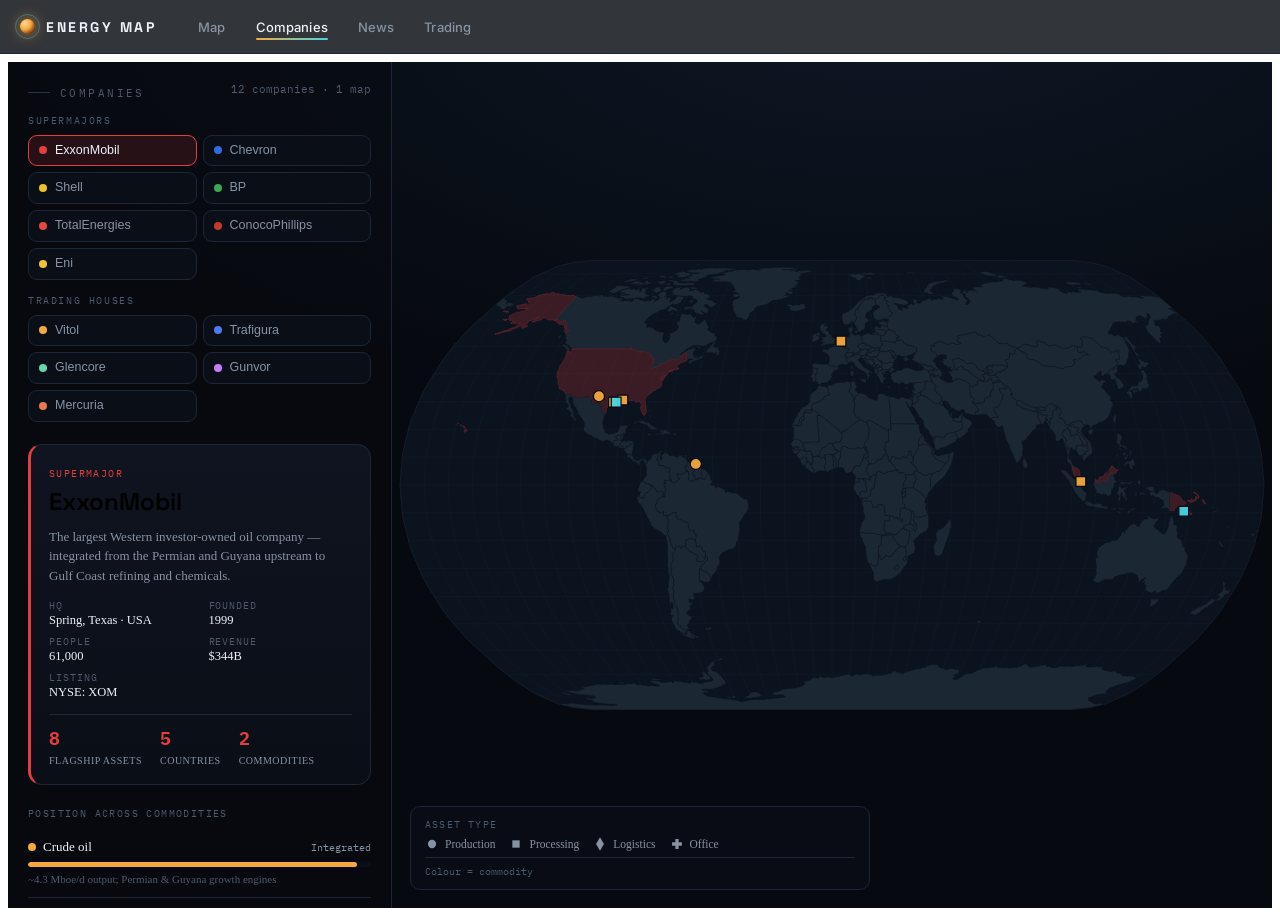
==== app/public/companies.html @ 8a4626fb "Initial commit: Energy Map — global commodity intelligence platform Static D3 frontend (map / compan" ====
<!doctype html>
<html lang="en">
<head>
<meta charset="utf-8" />
<meta name="viewport" content="width=device-width, initial-scale=1" />
<title>Companies · Energy Map</title>
<meta name="description" content="The majors and trading houses that move the world's commodities — their operated infrastructure and where they sit in each market." />
<link rel="preconnect" href="https://fonts.googleapis.com" />
<link rel="preconnect" href="https://fonts.gstatic.com" crossorigin />
<link href="https://fonts.googleapis.com/css2?family=Newsreader:ital,opsz,wght@0,6..72,400;0,6..72,500;0,6..72,600;1,6..72,400&family=Space+Grotesk:wght@400;500;600;700&family=IBM+Plex+Mono:wght@400;500&family=Inter:wght@400;500;600&display=swap" rel="stylesheet" />
<link rel="stylesheet" href="site.css" />
</head>
<body>
<main class="companies">
  <aside class="co-panel">
    <div class="co-panel-head">
      <p class="eyebrow" style="margin:0">Companies</p>
      <span class="co-sub" id="roster-count"></span>
    </div>
    <div class="co-pick" id="picker"></div>
    <div class="co-profile" id="profile"></div>
  </aside>
  <section class="co-map">
    <svg id="cmap"></svg>
    <div class="co-legend" id="legend"></div>
    <div class="co-pop" id="pop" hidden></div>
  </section>
</main>
<script src="commodities.js"></script>
<script src="nav.js"></script>
<script src="vendor/d3.min.js"></script>
<script src="companies.js"></script>
</body>
</html>
---- app/public/site.css ----
/* ============================================================================
   Energy Map — shared site chrome & design system
   "Ground control for the physical economy": a dark, terminal-grade interface.
   Covers the top nav (also injected on the map) + landing / news / trading.
   The map keeps its own style.css; here we only add the nav to it.
   ========================================================================== */
:root {
  --nav-h: 54px;

  /* base surfaces — the night side of Earth */
  --bg: #06090F; --bg-2: #0A0E16; --panel: #0F1420; --panel-2: #131A28;
  --border: #1C2637; --border-2: #26344A;
  --ink: #EDF3FA; --muted: #8593A4; --faint: #4C5A6D;

  /* brand accents (continuity with the map) */
  --crude: #F4A93C; --lng: #46D5E4;
  --up: #57D69A; --down: #FF6B8B;

  --sans: "Inter", system-ui, -apple-system, sans-serif;
  --disp: "Space Grotesk", "Inter", system-ui, sans-serif;
  --serif: "Newsreader", Georgia, "Times New Roman", serif;
  --mono: "IBM Plex Mono", ui-monospace, Menlo, monospace;

  --r: 14px; --r-sm: 9px;
}

* { box-sizing: border-box; }
/* Terminal-grade numerals: digits share a fixed advance so columns of prices
   line up (Bloomberg / Koyfin). Scoped to the data voice, not editorial prose. */
.mono, .ticker, .tk, .wl, .price-now, .stats-strip, .axis text, .news-count,
.scard .stat, .scard .ic .no, .foot-note, .wl .rt, .chip .ct, .site-comm {
  font-variant-numeric: tabular-nums; font-feature-settings: "tnum" 1; }
body.has-nav { padding-top: var(--nav-h); }

::selection { background: rgba(244,169,60,.28); color: #fff; }

/* ---------------------------------------------------------------- top nav -- */
.site-nav {
  position: fixed; top: 0; left: 0; right: 0; height: var(--nav-h); z-index: 100;
  display: flex; align-items: center; gap: 8px; padding: 0 20px;
  background: rgba(6, 9, 15, 0.82); backdrop-filter: blur(14px) saturate(1.4);
  border-bottom: 1px solid var(--border); font-family: var(--sans);
}
.site-brand { display: flex; align-items: center; gap: 11px; text-decoration: none;
  color: var(--ink); font-family: var(--disp); font-weight: 700; font-size: 14px;
  letter-spacing: .18em; margin-right: 20px; }
.site-brand .mk {
  width: 15px; height: 15px; border-radius: 50%; position: relative;
  background: radial-gradient(circle at 32% 30%, #FFD79A, var(--crude) 42%, #7a3410 78%);
  box-shadow: 0 0 14px 1px rgba(244,169,60,.6); flex: none; }
.site-brand .mk::after {
  content: ""; position: absolute; inset: -5px; border-radius: 50%;
  border: 1px solid rgba(70,213,228,.35); }
.site-links { display: flex; align-items: center; gap: 2px; }
.site-links a { position: relative; color: var(--muted); text-decoration: none;
  font-size: 13px; font-weight: 500; padding: 7px 14px; border-radius: var(--r-sm);
  transition: color .15s, background .15s; letter-spacing: .01em; }
.site-links a:hover { color: var(--ink); background: rgba(255,255,255,.04); }
.site-links a.active { color: var(--ink); }
.site-links a.active::after {
  content: ""; position: absolute; left: 14px; right: 14px; bottom: 2px; height: 2px;
  border-radius: 2px; background: linear-gradient(90deg, var(--crude), var(--lng)); }
.site-comm { font-family: var(--mono); font-size: 11px; color: var(--crude);
  border: 1px solid rgba(244,169,60,.35); border-radius: 20px; padding: 3px 11px;
  margin-left: auto; letter-spacing: .04em; text-transform: uppercase; }

/* Map page: shrink the app to sit under the nav. (do not remove) */
body.has-nav #app { height: calc(100vh - var(--nav-h)); }

/* ------------------------------------------------------------- page shell -- */
.page { min-height: calc(100vh - var(--nav-h)); color: var(--ink);
  font-family: var(--sans);
  background:
    radial-gradient(140% 100% at 78% -20%, #12253c 0%, rgba(10,14,22,0) 52%),
    radial-gradient(120% 90% at 8% 4%, #0d1a1e 0%, rgba(10,14,22,0) 46%),
    var(--bg); }
.page-in { max-width: 1120px; margin: 0 auto; padding: 44px 24px 96px; }
.eyebrow { font-family: var(--mono); font-size: 11px; letter-spacing: .22em;
  text-transform: uppercase; color: var(--faint); display: flex; align-items: center;
  gap: 10px; margin: 0 0 16px; }
.eyebrow::before { content: ""; width: 22px; height: 1px; background: var(--border-2); }
.page h1 { font-family: var(--disp); font-size: 34px; font-weight: 700;
  letter-spacing: -.01em; margin: 0 0 8px; line-height: 1.05; }
.page .lede { color: var(--muted); font-size: 15.5px; line-height: 1.55;
  max-width: 640px; margin: 0 0 30px; }

/* =================================================================  LANDING */
.hero { position: relative; padding: 72px 0 40px; overflow: hidden; }
.hero .eyebrow { animation: rise .7s .05s both; }
.hero h1 { font-family: var(--disp); font-weight: 700; font-size: clamp(40px, 6.4vw, 74px);
  line-height: .98; letter-spacing: -.02em; margin: 0 0 22px; max-width: 15ch;
  animation: rise .7s .12s both; }
.hero h1 .accent { background: linear-gradient(96deg, var(--crude) 20%, var(--lng));
  -webkit-background-clip: text; background-clip: text; -webkit-text-fill-color: transparent; }
.hero p.sub { color: var(--muted); font-size: clamp(15px, 1.5vw, 18px); line-height: 1.6;
  max-width: 56ch; margin: 0 0 30px; animation: rise .7s .2s both; }
.hero-cta { display: flex; gap: 12px; flex-wrap: wrap; animation: rise .7s .28s both; }
.btn { display: inline-flex; align-items: center; gap: 9px; text-decoration: none;
  font-size: 14px; font-weight: 600; padding: 12px 20px; border-radius: 11px;
  transition: transform .16s, box-shadow .16s, border-color .16s; }
.btn.primary { color: #1a1206; background: linear-gradient(96deg, var(--crude), #f6be5f);
  box-shadow: 0 8px 24px -8px rgba(244,169,60,.6); }
.btn.primary:hover { transform: translateY(-2px); box-shadow: 0 12px 30px -8px rgba(244,169,60,.7); }
.btn.ghost { color: var(--ink); border: 1px solid var(--border-2); background: rgba(255,255,255,.02); }
.btn.ghost:hover { border-color: var(--muted); transform: translateY(-2px); }
.btn .arw { font-family: var(--mono); }

/* ambient globe motif — the signature backdrop, calm not busy */
.hero-orb { position: absolute; top: -60px; right: -120px; width: 460px; height: 460px;
  border-radius: 50%; pointer-events: none; z-index: 0;
  background: radial-gradient(circle at 38% 34%, rgba(70,213,228,.10), rgba(6,9,15,0) 62%);
  animation: rise 1s .1s both; }
.hero-orb::before, .hero-orb::after { content: ""; position: absolute; inset: 70px;
  border-radius: 50%; border: 1px solid rgba(124,138,154,.16); }
.hero-orb::after { inset: 130px; border-color: rgba(244,169,60,.18); }
.hero > *:not(.hero-orb) { position: relative; z-index: 1; }

/* live price ticker */
.ticker { position: relative; margin: 8px 0 0; border-top: 1px solid var(--border);
  border-bottom: 1px solid var(--border); overflow: hidden; height: 46px;
  background: rgba(10,14,22,.5); animation: rise .7s .34s both; }
.ticker::before, .ticker::after { content: ""; position: absolute; top: 0; bottom: 0;
  width: 60px; z-index: 2; pointer-events: none; }
.ticker::before { left: 0; background: linear-gradient(90deg, var(--bg), transparent); }
.ticker::after { right: 0; background: linear-gradient(270deg, var(--bg), transparent); }
.ticker-track { display: flex; align-items: center; gap: 0; height: 100%;
  width: max-content; animation: marquee 46s linear infinite; }
.ticker:hover .ticker-track { animation-play-state: paused; }
.tk { display: inline-flex; align-items: baseline; gap: 8px; padding: 0 22px;
  border-right: 1px solid var(--border); font-family: var(--mono); font-size: 12.5px;
  white-space: nowrap; }
.tk .dot { width: 7px; height: 7px; border-radius: 50%; align-self: center; }
.tk .sym { color: var(--ink); font-weight: 500; letter-spacing: .03em; }
.tk .px { color: var(--muted); }
.tk .chg.up { color: var(--up); } .tk .chg.down { color: var(--down); }

/* section cards with a live stat */
.sections { display: grid; grid-template-columns: repeat(4, 1fr); gap: 16px; margin: 46px 0 0;
  animation: rise .7s .4s both; }
@media (max-width: 980px) { .sections { grid-template-columns: repeat(2, 1fr); } }
.scard { position: relative; display: flex; flex-direction: column; text-decoration: none;
  background: linear-gradient(180deg, var(--panel), var(--bg-2)); color: var(--ink);
  border: 1px solid var(--border); border-radius: var(--r); padding: 24px 22px 20px;
  overflow: hidden; transition: transform .18s, border-color .18s; min-height: 214px; }
.scard::before { content: ""; position: absolute; left: 0; top: 0; height: 3px; width: 100%;
  background: var(--accent, var(--crude)); opacity: .0; transition: opacity .18s; }
.scard:hover { transform: translateY(-4px); border-color: var(--border-2); }
.scard:hover::before { opacity: .9; }
.scard .ic { font-size: 15px; font-family: var(--mono); letter-spacing: .18em;
  text-transform: uppercase; color: var(--faint); display: flex; justify-content: space-between; }
.scard .ic .no { color: var(--accent, var(--crude)); }
.scard h3 { font-family: var(--disp); font-size: 22px; font-weight: 600; margin: 18px 0 8px; }
.scard p { color: var(--muted); font-size: 13.5px; line-height: 1.5; margin: 0 0 16px; flex: 1; }
.scard .stat { font-family: var(--mono); font-size: 12.5px; color: var(--ink);
  display: flex; align-items: center; gap: 8px; border-top: 1px solid var(--border);
  padding-top: 14px; }
.scard .stat b { color: var(--accent, var(--crude)); font-weight: 500; }
.scard .go { margin-left: auto; color: var(--faint); font-family: var(--mono);
  transition: transform .18s, color .18s; }
.scard:hover .go { color: var(--accent, var(--crude)); transform: translateX(3px); }

/* coverage strip — the 12 tracked commodities */
.coverage { margin: 46px 0 0; padding: 26px; border: 1px solid var(--border);
  border-radius: var(--r); background: rgba(10,14,22,.4); animation: rise .7s .46s both; }
.coverage .lbl { font-family: var(--mono); font-size: 11px; letter-spacing: .16em;
  text-transform: uppercase; color: var(--faint); margin-bottom: 16px; }
.cov-grid { display: flex; flex-wrap: wrap; gap: 8px; }
.cov { display: inline-flex; align-items: center; gap: 8px; font-size: 12.5px;
  color: var(--muted); font-family: var(--mono); padding: 6px 12px; border-radius: 20px;
  border: 1px solid var(--border); background: var(--bg-2); }
.cov .dot { width: 8px; height: 8px; border-radius: 50%; }

/* provenance footer */
.provenance { margin: 46px 0 0; padding-top: 24px; border-top: 1px solid var(--border);
  display: flex; flex-wrap: wrap; align-items: center; gap: 10px 22px;
  font-family: var(--mono); font-size: 11.5px; color: var(--faint); }
.provenance .k { color: var(--muted); letter-spacing: .06em; }
.provenance span.src { color: var(--muted); }
.provenance .sep { color: var(--border-2); }

/* ==================================================================== NEWS */
.news-head { display: flex; align-items: baseline; justify-content: space-between;
  gap: 16px; flex-wrap: wrap; }
.news-count { font-family: var(--mono); font-size: 12px; color: var(--faint);
  letter-spacing: .04em; }
.news-count b { color: var(--crude); }

.filters { display: flex; flex-wrap: wrap; gap: 7px; margin: 8px 0 30px; }
.chip { display: inline-flex; align-items: center; gap: 7px; font-family: var(--mono);
  font-size: 12px; color: var(--muted); background: var(--bg-2);
  border: 1px solid var(--border); border-radius: 20px; padding: 6px 13px; cursor: pointer;
  transition: color .14s, border-color .14s, background .14s; }
.chip .dot { width: 8px; height: 8px; border-radius: 50%; }
.chip .ct { color: var(--faint); font-size: 11px; }
.chip:hover { color: var(--ink); border-color: var(--border-2); }
.chip.on { color: var(--ink); border-color: var(--c, var(--crude));
  background: color-mix(in srgb, var(--c, var(--crude)) 14%, transparent); }
.chip.on .ct { color: var(--muted); }

/* lead story */
.lead { display: block; text-decoration: none; color: var(--ink); position: relative;
  border: 1px solid var(--border); border-radius: var(--r); padding: 30px 30px 26px;
  margin-bottom: 8px; overflow: hidden;
  background: linear-gradient(140deg, var(--panel) 0%, var(--bg-2) 70%);
  transition: border-color .18s, transform .18s; }
.lead::before { content: ""; position: absolute; left: 0; top: 0; bottom: 0; width: 4px;
  background: var(--c, var(--crude)); }
.lead:hover { border-color: var(--border-2); transform: translateY(-2px); }
.lead .kicker { font-family: var(--mono); font-size: 11px; letter-spacing: .16em;
  text-transform: uppercase; color: var(--c, var(--crude)); margin-bottom: 14px; }
/* Editorial voice: the newsroom borrows FT/Bloomberg.com gravitas via a serif,
   scoped to the masthead + lead headline. Working surfaces stay sans/mono. */
.news-head h1 { font-family: var(--serif); font-weight: 500; letter-spacing: -.005em; }
.lead .t { font-family: var(--serif); font-size: clamp(22px, 2.7vw, 32px); font-weight: 500;
  line-height: 1.2; letter-spacing: -.005em; margin: 0; max-width: 24ch; }
.lead .m { display: flex; flex-wrap: wrap; gap: 8px 16px; margin-top: 18px;
  font-family: var(--mono); font-size: 12px; color: var(--faint); align-items: center; }

/* news list */
.news-list { display: flex; flex-direction: column; }
.news-item { display: grid; grid-template-columns: 1fr auto; align-items: center; gap: 20px;
  text-decoration: none; padding: 18px 6px; border-bottom: 1px solid var(--border);
  transition: background .14s; }
.news-item:hover { background: rgba(255,255,255,.02); }
.news-item .t { color: var(--ink); font-size: 15.5px; line-height: 1.4; font-weight: 450; }
.news-item:hover .t { color: #fff; }
.news-item .m { display: flex; align-items: center; gap: 8px 14px; margin-top: 8px;
  font-family: var(--mono); font-size: 11.5px; color: var(--faint); flex-wrap: wrap; }
.news-item .src { color: var(--muted); }
.news-item .when { color: var(--faint); }
.pill { display: inline-flex; align-items: center; gap: 6px; font-family: var(--mono);
  font-size: 11px; padding: 3px 9px; border-radius: 20px; color: var(--ink);
  border: 1px solid color-mix(in srgb, var(--c) 40%, transparent);
  background: color-mix(in srgb, var(--c) 15%, transparent); }
.pill .dot { width: 7px; height: 7px; border-radius: 50%; background: var(--c); }
.news-item .tags { display: flex; gap: 6px; flex-wrap: wrap; justify-self: end; }
.more-wrap { display: flex; justify-content: center; margin: 26px 0 0; }
.load-more { display: inline-flex; align-items: center; gap: 10px; cursor: pointer;
  font-family: var(--sans); font-size: 13.5px; font-weight: 500; color: var(--ink);
  background: var(--bg-2); border: 1px solid var(--border-2); border-radius: 11px;
  padding: 11px 22px; transition: border-color .15s, transform .15s, background .15s; }
.load-more:hover { border-color: var(--crude); transform: translateY(-1px); }
.load-more span { font-family: var(--mono); font-size: 11px; color: var(--faint);
  font-variant-numeric: tabular-nums; }
.feed-end { text-align: center; font-family: var(--mono); font-size: 12px;
  color: var(--faint); padding: 8px 0; }
.empty { color: var(--muted); padding: 60px 20px; text-align: center; font-size: 14px;
  border: 1px dashed var(--border); border-radius: var(--r); background: rgba(10,14,22,.3); }
.empty code { font-family: var(--mono); font-size: 12px; color: var(--crude);
  background: var(--bg-2); padding: 2px 6px; border-radius: 5px; }

/* ================================================================= TRADING */
.terminal { display: grid; grid-template-columns: 260px 1fr; gap: 18px; align-items: start; }

/* watchlist rail */
.watchlist { border: 1px solid var(--border); border-radius: var(--r); overflow: hidden;
  background: var(--bg-2); }
.watchlist .wl-head { font-family: var(--mono); font-size: 11px; letter-spacing: .14em;
  text-transform: uppercase; color: var(--faint); padding: 14px 16px 10px; }
.wl { display: grid; grid-template-columns: auto 1fr 52px auto; align-items: center; gap: 10px;
  width: 100%; text-align: left; background: none; border: none; cursor: pointer;
  padding: 11px 16px; border-top: 1px solid var(--border); transition: background .14s; }
.wl .spark { width: 52px; height: 22px; }
.wl .spark svg { width: 100%; height: 100%; display: block; overflow: visible; }
.wl:hover { background: rgba(255,255,255,.03); }
.wl.on { background: color-mix(in srgb, var(--c) 12%, transparent); }
.wl .dot { width: 9px; height: 9px; border-radius: 50%; background: var(--c); }
.wl.off .dot { background: var(--faint); }
.wl .nm { font-family: var(--sans); font-size: 13.5px; color: var(--ink); font-weight: 500; }
.wl.off .nm { color: var(--faint); }
.wl .rt { text-align: right; font-family: var(--mono); }
.wl .px { font-size: 12.5px; color: var(--ink); display: block; }
.wl .ch { font-size: 10.5px; display: block; margin-top: 1px; }
.wl .ch.up { color: var(--up); } .wl .ch.down { color: var(--down); }
.wl .na { font-family: var(--mono); font-size: 10.5px; color: var(--faint); }

/* main chart panel */
.panel { border: 1px solid var(--border); border-radius: var(--r); overflow: hidden;
  background: linear-gradient(180deg, var(--panel), var(--bg-2)); }
.panel-head { display: flex; align-items: flex-start; justify-content: space-between;
  gap: 16px; padding: 22px 24px 6px; flex-wrap: wrap; }
.panel-title { display: flex; align-items: center; gap: 12px; }
.panel-title .dot { width: 12px; height: 12px; border-radius: 50%; background: var(--c);
  box-shadow: 0 0 12px 0 var(--c); }
.panel-title h2 { font-family: var(--disp); font-size: 22px; font-weight: 600; margin: 0; }
.panel-title .u { font-family: var(--mono); font-size: 11px; color: var(--faint);
  margin-top: 3px; }
.price-now { text-align: right; font-family: var(--mono); }
.price-now .big { font-size: 26px; color: var(--ink); font-weight: 500; }
.price-now .chg { font-size: 13px; margin-top: 2px; }
.price-now .chg.up { color: var(--up); } .price-now .chg.down { color: var(--down); }

/* stats strip — window high / low / average / range (Koyfin-style density) */
.stats-strip { display: flex; flex-wrap: wrap; gap: 26px; padding: 12px 24px 6px; }
.stats-strip .s { display: flex; flex-direction: column; gap: 2px; }
.stats-strip .s .k { font-family: var(--mono); font-size: 10px; letter-spacing: .12em;
  text-transform: uppercase; color: var(--faint); }
.stats-strip .s .v { font-family: var(--mono); font-size: 14px; color: var(--ink); }

.ranges { display: flex; gap: 6px; padding: 4px 24px 8px; }
.range-btn { font-family: var(--mono); font-size: 11.5px; color: var(--muted);
  background: var(--bg-2); border: 1px solid var(--border); border-radius: 7px;
  padding: 5px 12px; cursor: pointer; transition: .14s; }
.range-btn:hover { color: var(--ink); }
.range-btn.on { color: #06090f; background: var(--c); border-color: var(--c); font-weight: 600; }

.chart-wrap { padding: 6px 12px 14px; }
.chart-wrap svg { width: 100%; height: 360px; display: block; }
.grid-line { stroke: #141d29; }
.axis text { fill: var(--faint); font-size: 10px; font-family: var(--mono); }
.axis path, .axis line { stroke: var(--border); }
.hover-line { stroke: var(--border-2); stroke-dasharray: 3 3; }
.hover-dot { stroke: var(--bg); stroke-width: 2; }
.tip { position: absolute; pointer-events: none; font-family: var(--mono); font-size: 11.5px;
  background: var(--panel-2); border: 1px solid var(--border-2); border-radius: 8px;
  padding: 7px 10px; color: var(--ink); white-space: nowrap; transform: translate(-50%, -130%);
  opacity: 0; transition: opacity .1s; z-index: 5; }
.tip .d { color: var(--faint); display: block; font-size: 10px; margin-top: 2px; }

.foot-note { font-family: var(--mono); font-size: 11px; color: var(--faint);
  padding: 4px 24px 20px; }
.foot-note b { color: var(--muted); font-weight: 500; }

/* no-series notice */
.no-series { padding: 60px 24px; text-align: center; }
.no-series .big { font-family: var(--disp); font-size: 20px; color: var(--muted); margin-bottom: 8px; }
.no-series p { color: var(--faint); font-size: 13px; margin: 0; }

/* =============================================================== COMPANIES */
.companies { display: grid; grid-template-columns: 384px 1fr;
  height: calc(100vh - var(--nav-h)); overflow: hidden;
  background: radial-gradient(120% 90% at 70% -10%, #0e1826 0%, var(--bg) 60%); }

.co-panel { border-right: 1px solid var(--border); overflow-y: auto;
  padding: 20px 20px 40px; background: rgba(8,11,17,.5); }
.co-panel-head { display: flex; align-items: baseline; justify-content: space-between; }
.co-sub { font-family: var(--mono); font-size: 11px; color: var(--faint); }

.co-pick { margin: 14px 0 22px; }
.co-group { font-family: var(--mono); font-size: 10px; letter-spacing: .16em;
  text-transform: uppercase; color: var(--faint); margin: 14px 0 8px; }
.co-chip-grid { display: grid; grid-template-columns: 1fr 1fr; gap: 6px; }
.co-chip { display: flex; align-items: center; gap: 8px; text-align: left;
  background: var(--bg-2); border: 1px solid var(--border); border-radius: 9px;
  padding: 8px 10px; cursor: pointer; transition: border-color .14s, background .14s; }
.co-chip .d { width: 8px; height: 8px; border-radius: 50%; background: var(--c); flex: none; }
.co-chip .n { font-size: 12.5px; color: var(--muted); font-weight: 500; line-height: 1.1; }
.co-chip:hover { border-color: var(--border-2); }
.co-chip:hover .n { color: var(--ink); }
.co-chip.on { border-color: var(--c); background: color-mix(in srgb, var(--c) 14%, transparent); }
.co-chip.on .n { color: var(--ink); }

.co-card { border: 1px solid var(--border); border-left: 3px solid var(--c);
  border-radius: var(--r); padding: 18px 18px 16px; background: linear-gradient(180deg, var(--panel), var(--bg-2)); }
.co-name .mono-tag { font-family: var(--mono); font-size: 10px; letter-spacing: .14em;
  text-transform: uppercase; color: var(--c); }
.co-name h2 { font-family: var(--disp); font-size: 24px; font-weight: 600; margin: 5px 0 0; }
.co-blurb { color: var(--muted); font-size: 13px; line-height: 1.5; margin: 10px 0 14px; }
.co-meta { display: grid; grid-template-columns: 1fr 1fr; gap: 7px 16px; margin-bottom: 14px; }
.mrow { display: flex; flex-direction: column; gap: 1px; }
.mrow .k { font-family: var(--mono); font-size: 9.5px; letter-spacing: .1em;
  text-transform: uppercase; color: var(--faint); }
.mrow .v { font-size: 12.5px; color: var(--ink); }
.co-reach { display: flex; gap: 18px; border-top: 1px solid var(--border); padding-top: 12px; }
.co-reach .r b { font-family: var(--mono); font-size: 18px; color: var(--c); display: block; }
.co-reach .r span { font-size: 10px; color: var(--muted); text-transform: uppercase; letter-spacing: .05em; }

.co-foot-h { font-family: var(--mono); font-size: 10px; letter-spacing: .14em;
  text-transform: uppercase; color: var(--faint); margin: 22px 0 10px; }
.co-bar { display: block; text-decoration: none; padding: 9px 0; border-bottom: 1px solid var(--border); }
.co-bar:hover .nm { color: #fff; }
.co-bar-top { display: flex; align-items: baseline; justify-content: space-between; gap: 10px; }
.co-bar .nm { display: inline-flex; align-items: center; gap: 7px; font-size: 13px;
  color: var(--ink); font-weight: 500; }
.co-bar .nm .dot { width: 8px; height: 8px; border-radius: 50%; }
.co-bar .role { font-family: var(--mono); font-size: 10px; color: var(--muted); }
.co-bar .track { height: 5px; border-radius: 3px; background: var(--bg-2);
  margin: 7px 0 5px; overflow: hidden; }
.co-bar .fill { display: block; height: 100%; border-radius: 3px; }
.co-bar .note { font-size: 11px; color: var(--faint); line-height: 1.4; }
.co-err { color: var(--muted); font-size: 13px; padding: 20px 0; }
.co-err code { font-family: var(--mono); color: var(--crude); }

/* the map surface — same tones as the main planisphere */
.co-map { position: relative; overflow: hidden; }
.co-map svg { width: 100%; height: 100%; display: block; }
.co-map .sphere { fill: #0B131F; stroke: var(--border); stroke-width: .6; }
.co-map .graticule { fill: none; stroke: #16202d; stroke-width: .4; }
.co-map .country { stroke: #0c141d; stroke-width: .4; fill: #1C2734; transition: fill .3s, fill-opacity .3s; }

.co-legend { position: absolute; left: 18px; bottom: 18px; display: flex; flex-wrap: wrap;
  align-items: center; gap: 6px 14px; max-width: 460px; padding: 11px 14px;
  background: rgba(10,14,22,.82); backdrop-filter: blur(8px);
  border: 1px solid var(--border); border-radius: 10px; }
.co-legend .lg-h { font-family: var(--mono); font-size: 10px; letter-spacing: .12em;
  text-transform: uppercase; color: var(--faint); width: 100%; }
.co-legend .lg { display: inline-flex; align-items: center; gap: 6px;
  font-size: 11.5px; color: var(--muted); }
.co-legend .lg-note { font-family: var(--mono); font-size: 10px; color: var(--faint);
  width: 100%; border-top: 1px solid var(--border); padding-top: 7px; }

.co-pop { position: absolute; z-index: 6; width: 240px; transform: translate(-50%, -100%);
  background: var(--panel-2); border: 1px solid var(--border-2); border-radius: 12px;
  padding: 14px 15px 13px; box-shadow: 0 18px 40px -12px rgba(0,0,0,.7); }
.co-pop .pop-x { position: absolute; top: 8px; right: 11px; color: var(--faint);
  cursor: pointer; font-size: 16px; line-height: 1; }
.co-pop .pop-x:hover { color: var(--ink); }
.co-pop .pop-k { font-family: var(--mono); font-size: 10px; letter-spacing: .12em;
  text-transform: uppercase; }
.co-pop .pop-t { font-family: var(--disp); font-size: 15px; font-weight: 600;
  margin: 3px 0 8px; line-height: 1.25; padding-right: 12px; }
.co-pop .pop-m { display: flex; align-items: center; gap: 8px; flex-wrap: wrap;
  font-family: var(--mono); font-size: 11px; color: var(--muted); margin-bottom: 7px; }
.co-pop .chip2 { display: inline-flex; align-items: center; gap: 6px; font-family: var(--mono);
  font-size: 10.5px; color: var(--ink); padding: 2px 8px; border-radius: 20px;
  border: 1px solid color-mix(in srgb, var(--c) 40%, transparent);
  background: color-mix(in srgb, var(--c) 15%, transparent); }
.co-pop .chip2 .dot { width: 6px; height: 6px; border-radius: 50%; background: var(--c); }
.co-pop .pop-note { font-size: 11.5px; color: var(--muted); line-height: 1.45; }

@media (max-width: 900px) {
  .companies { grid-template-columns: 1fr; grid-template-rows: auto 1fr; }
  .co-panel { border-right: none; border-bottom: 1px solid var(--border); max-height: 46vh; }
  .co-map { min-height: 54vh; }
}

/* ---------------------------------------------------------------- motion -- */
@keyframes rise { from { opacity: 0; transform: translateY(14px); } to { opacity: 1; transform: none; } }
@keyframes marquee { from { transform: translateX(0); } to { transform: translateX(-50%); } }

@media (prefers-reduced-motion: reduce) {
  .ticker-track { animation: none; }
  [class] { animation-duration: .001s !important; }
}

/* ------------------------------------------------------------ responsive -- */
@media (max-width: 900px) {
  /* Stack the terminal: full-width vertical watchlist, chart below. All 12
     markets stay visible by scrolling the page (no hidden horizontal overflow). */
  .terminal { grid-template-columns: 1fr; }
  .chart-wrap svg { height: 300px; }
}
@media (max-width: 760px) {
  .sections { grid-template-columns: 1fr; }
  .page-in { padding: 32px 18px 72px; }
  .news-item { grid-template-columns: 1fr; }
  .news-item .tags { justify-self: start; margin-top: 10px; }
  .site-brand { margin-right: 8px; letter-spacing: .1em; }
  .site-links a { padding: 7px 9px; }
}
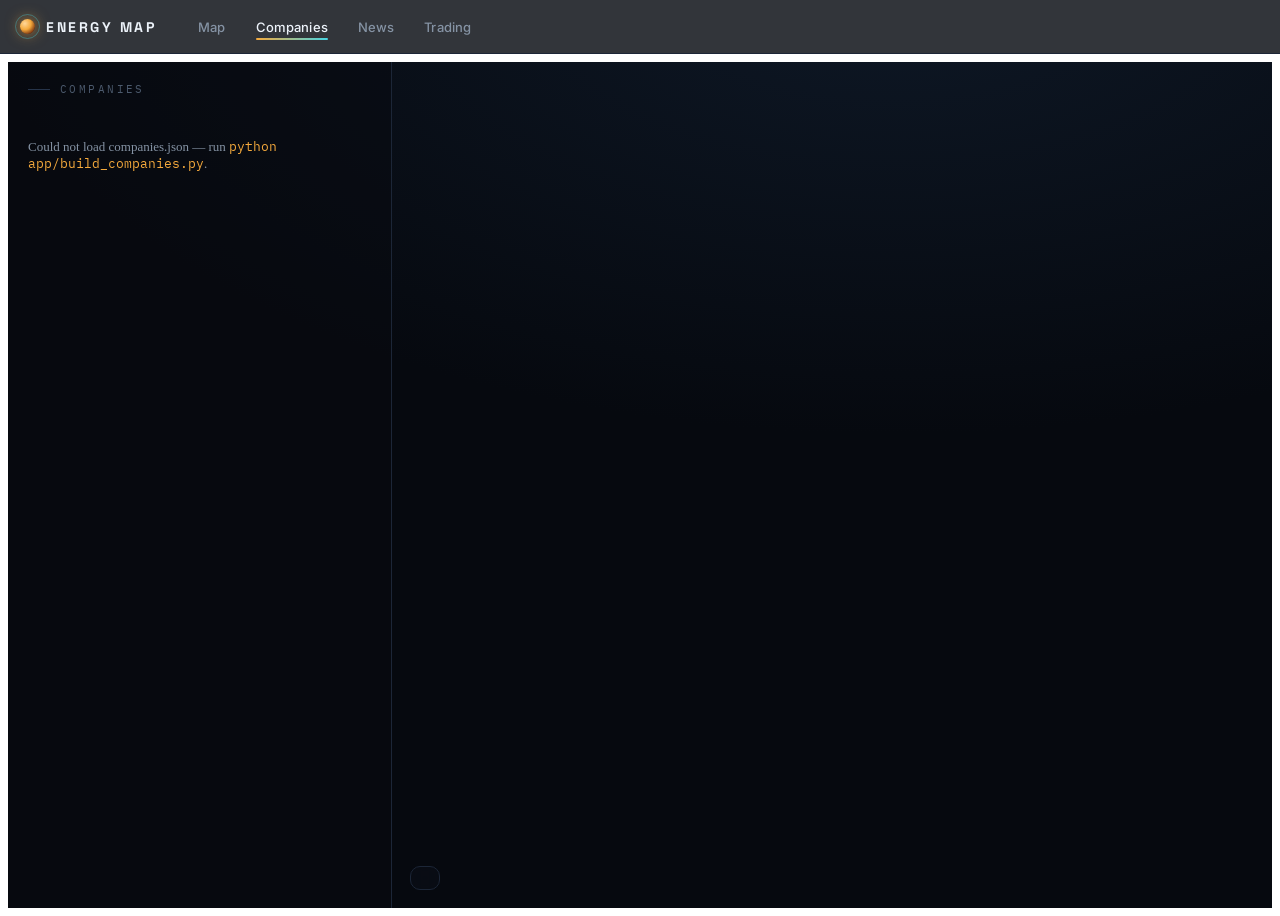
==== commit b8b819be: "feat(data): read all frontend data live from Supabase The browser now queries Supabase (PostgREST + " ====
--- a/app/public/companies.html
+++ b/app/public/companies.html
@@ -29,6 +29,7 @@
 <script src="commodities.js"></script>
 <script src="nav.js"></script>
 <script src="vendor/d3.min.js"></script>
+<script src="supabase-config.js"></script>
 <script src="companies.js"></script>
 </body>
 </html>
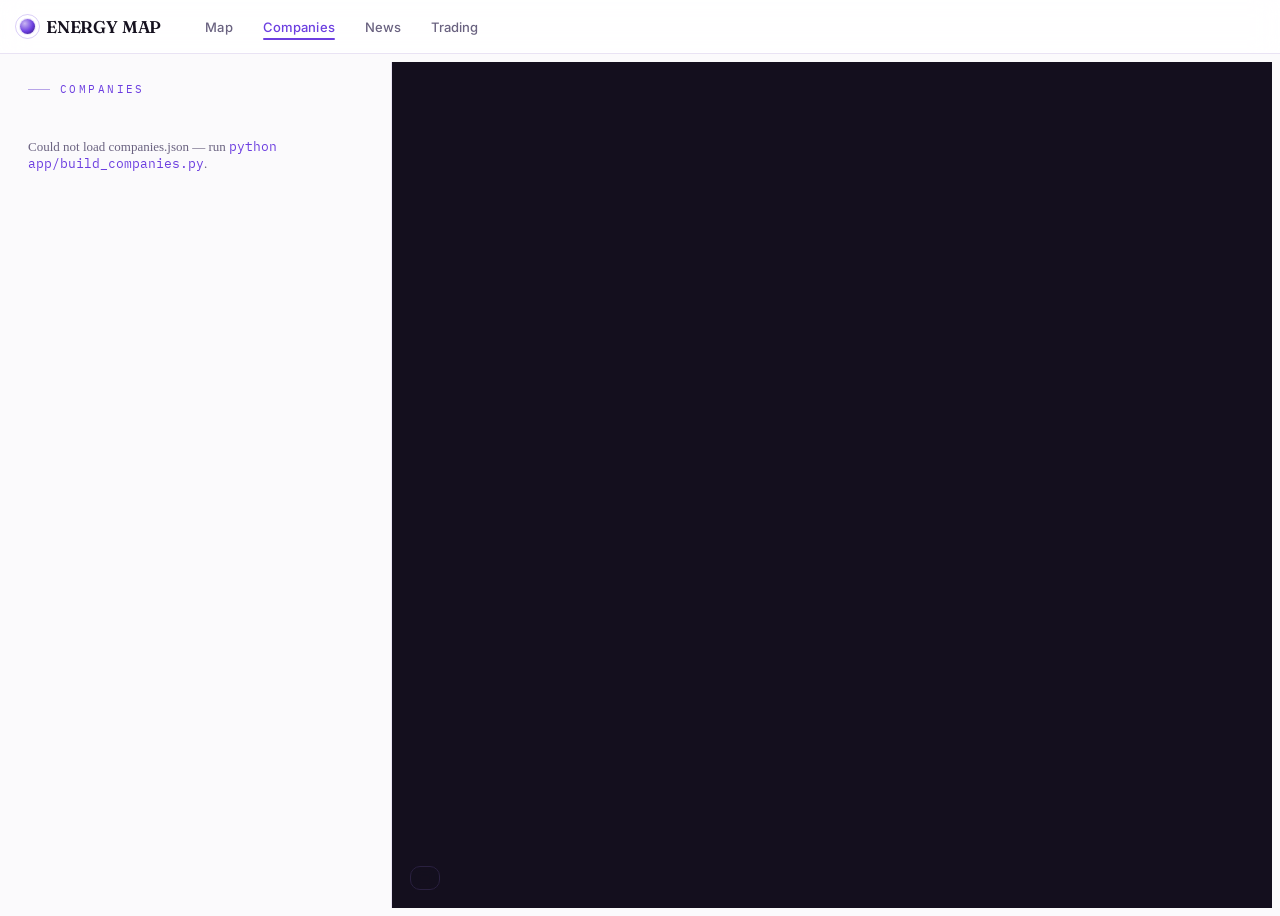
==== commit b683a556: "design: new charte — violet / white / black, editorial-finance - Full visual identity rework: light " ====
--- a/app/public/companies.html
+++ b/app/public/companies.html
@@ -7,7 +7,7 @@
 <meta name="description" content="The majors and trading houses that move the world's commodities — their operated infrastructure and where they sit in each market." />
 <link rel="preconnect" href="https://fonts.googleapis.com" />
 <link rel="preconnect" href="https://fonts.gstatic.com" crossorigin />
-<link href="https://fonts.googleapis.com/css2?family=Newsreader:ital,opsz,wght@0,6..72,400;0,6..72,500;0,6..72,600;1,6..72,400&family=Space+Grotesk:wght@400;500;600;700&family=IBM+Plex+Mono:wght@400;500&family=Inter:wght@400;500;600&display=swap" rel="stylesheet" />
+<link href="https://fonts.googleapis.com/css2?family=Fraunces:ital,opsz,wght@0,9..144,500;0,9..144,600;0,9..144,700;1,9..144,500&family=IBM+Plex+Mono:wght@400;500&family=Inter:wght@400;500;600;700&display=swap" rel="stylesheet" />
 <link rel="stylesheet" href="site.css" />
 </head>
 <body>
--- a/app/public/site.css
+++ b/app/public/site.css
@@ -1,67 +1,73 @@
 /* ============================================================================
-   Energy Map — shared site chrome & design system
-   "Ground control for the physical economy": a dark, terminal-grade interface.
-   Covers the top nav (also injected on the map) + landing / news / trading.
-   The map keeps its own style.css; here we only add the nav to it.
+   Energy Map — shared design system
+   Editorial-finance identity: white/ivory paper, near-black ink, a signature
+   violet, and a characterful serif (Fraunces) for display. Data surfaces (the
+   maps) invert to a deep violet-black canvas so the commodity colours read.
    ========================================================================== */
 :root {
   --nav-h: 54px;
 
-  /* base surfaces — the night side of Earth */
-  --bg: #06090F; --bg-2: #0A0E16; --panel: #0F1420; --panel-2: #131A28;
-  --border: #1C2637; --border-2: #26344A;
-  --ink: #EDF3FA; --muted: #8593A4; --faint: #4C5A6D;
-
-  /* brand accents (continuity with the map) */
-  --crude: #F4A93C; --lng: #46D5E4;
-  --up: #57D69A; --down: #FF6B8B;
+  /* light, editorial base */
+  --bg: #FBFAFC; --bg-2: #F3EFFA; --panel: #FFFFFF; --panel-2: #FFFFFF;
+  --border: #E9E3F4; --border-2: #D8CEEC;
+  --ink: #16111F; --muted: #6A6280; --faint: #A99FBC;
+
+  /* signature violet + market semantics */
+  --violet: #6C3EE0; --violet-soft: #B7A4E8; --lavender: #A78BCA;
+  --up: #1E9E6A; --down: #DE3E68;
+
+  /* the old chrome-accent vars now point at the violet family, so every
+     component that referenced them adopts the new identity automatically. */
+  --crude: #6C3EE0; --lng: #A78BCA;
 
   --sans: "Inter", system-ui, -apple-system, sans-serif;
-  --disp: "Space Grotesk", "Inter", system-ui, sans-serif;
-  --serif: "Newsreader", Georgia, "Times New Roman", serif;
+  --disp: "Fraunces", Georgia, "Times New Roman", serif;
+  --serif: "Fraunces", Georgia, "Times New Roman", serif;
   --mono: "IBM Plex Mono", ui-monospace, Menlo, monospace;
 
   --r: 14px; --r-sm: 9px;
+  --shadow: 0 1px 2px rgba(22,17,31,.05), 0 10px 30px -14px rgba(108,62,224,.20);
+  --shadow-sm: 0 1px 2px rgba(22,17,31,.05), 0 4px 14px -10px rgba(108,62,224,.16);
 }
 
 * { box-sizing: border-box; }
-/* Terminal-grade numerals: digits share a fixed advance so columns of prices
-   line up (Bloomberg / Koyfin). Scoped to the data voice, not editorial prose. */
+/* Terminal-grade numerals: digits share a fixed advance so prices line up. */
 .mono, .ticker, .tk, .wl, .price-now, .stats-strip, .axis text, .news-count,
 .scard .stat, .scard .ic .no, .foot-note, .wl .rt, .chip .ct, .site-comm {
   font-variant-numeric: tabular-nums; font-feature-settings: "tnum" 1; }
+body { background: var(--bg); }
 body.has-nav { padding-top: var(--nav-h); }
 
-::selection { background: rgba(244,169,60,.28); color: #fff; }
+::selection { background: rgba(108,62,224,.22); color: var(--ink); }
 
 /* ---------------------------------------------------------------- top nav -- */
 .site-nav {
   position: fixed; top: 0; left: 0; right: 0; height: var(--nav-h); z-index: 100;
   display: flex; align-items: center; gap: 8px; padding: 0 20px;
-  background: rgba(6, 9, 15, 0.82); backdrop-filter: blur(14px) saturate(1.4);
+  background: rgba(255, 255, 255, 0.82); backdrop-filter: blur(14px) saturate(1.3);
   border-bottom: 1px solid var(--border); font-family: var(--sans);
 }
 .site-brand { display: flex; align-items: center; gap: 11px; text-decoration: none;
-  color: var(--ink); font-family: var(--disp); font-weight: 700; font-size: 14px;
-  letter-spacing: .18em; margin-right: 20px; }
+  color: var(--ink); font-family: var(--disp); font-weight: 600; font-size: 17px;
+  letter-spacing: -.01em; margin-right: 22px; }
 .site-brand .mk {
   width: 15px; height: 15px; border-radius: 50%; position: relative;
-  background: radial-gradient(circle at 32% 30%, #FFD79A, var(--crude) 42%, #7a3410 78%);
-  box-shadow: 0 0 14px 1px rgba(244,169,60,.6); flex: none; }
+  background: radial-gradient(circle at 32% 30%, #C9B6F2, var(--violet) 55%, #3A1E8A 88%);
+  box-shadow: 0 0 0 1px rgba(108,62,224,.15); flex: none; }
 .site-brand .mk::after {
   content: ""; position: absolute; inset: -5px; border-radius: 50%;
-  border: 1px solid rgba(70,213,228,.35); }
+  border: 1px solid rgba(108,62,224,.25); }
 .site-links { display: flex; align-items: center; gap: 2px; }
 .site-links a { position: relative; color: var(--muted); text-decoration: none;
   font-size: 13px; font-weight: 500; padding: 7px 14px; border-radius: var(--r-sm);
   transition: color .15s, background .15s; letter-spacing: .01em; }
-.site-links a:hover { color: var(--ink); background: rgba(255,255,255,.04); }
-.site-links a.active { color: var(--ink); }
+.site-links a:hover { color: var(--ink); background: rgba(108,62,224,.06); }
+.site-links a.active { color: var(--violet); }
 .site-links a.active::after {
   content: ""; position: absolute; left: 14px; right: 14px; bottom: 2px; height: 2px;
-  border-radius: 2px; background: linear-gradient(90deg, var(--crude), var(--lng)); }
-.site-comm { font-family: var(--mono); font-size: 11px; color: var(--crude);
-  border: 1px solid rgba(244,169,60,.35); border-radius: 20px; padding: 3px 11px;
+  border-radius: 2px; background: var(--violet); }
+.site-comm { font-family: var(--mono); font-size: 11px; color: var(--violet);
+  border: 1px solid rgba(108,62,224,.30); border-radius: 20px; padding: 3px 11px;
   margin-left: auto; letter-spacing: .04em; text-transform: uppercase; }
 
 /* Map page: shrink the app to sit under the nav. (do not remove) */
@@ -71,58 +77,58 @@
 .page { min-height: calc(100vh - var(--nav-h)); color: var(--ink);
   font-family: var(--sans);
   background:
-    radial-gradient(140% 100% at 78% -20%, #12253c 0%, rgba(10,14,22,0) 52%),
-    radial-gradient(120% 90% at 8% 4%, #0d1a1e 0%, rgba(10,14,22,0) 46%),
+    radial-gradient(120% 90% at 88% -10%, #EDE4FB 0%, rgba(251,250,252,0) 46%),
+    radial-gradient(90% 70% at 2% 2%, #F1ECFA 0%, rgba(251,250,252,0) 40%),
     var(--bg); }
 .page-in { max-width: 1120px; margin: 0 auto; padding: 44px 24px 96px; }
 .eyebrow { font-family: var(--mono); font-size: 11px; letter-spacing: .22em;
-  text-transform: uppercase; color: var(--faint); display: flex; align-items: center;
+  text-transform: uppercase; color: var(--violet); display: flex; align-items: center;
   gap: 10px; margin: 0 0 16px; }
-.eyebrow::before { content: ""; width: 22px; height: 1px; background: var(--border-2); }
-.page h1 { font-family: var(--disp); font-size: 34px; font-weight: 700;
-  letter-spacing: -.01em; margin: 0 0 8px; line-height: 1.05; }
+.eyebrow::before { content: ""; width: 22px; height: 1px; background: var(--violet-soft); }
+.page h1 { font-family: var(--disp); font-size: 38px; font-weight: 600;
+  letter-spacing: -.015em; margin: 0 0 8px; line-height: 1.03; }
 .page .lede { color: var(--muted); font-size: 15.5px; line-height: 1.55;
   max-width: 640px; margin: 0 0 30px; }
 
 /* =================================================================  LANDING */
-.hero { position: relative; padding: 72px 0 40px; overflow: hidden; }
+.hero { position: relative; padding: 76px 0 40px; overflow: hidden; }
 .hero .eyebrow { animation: rise .7s .05s both; }
-.hero h1 { font-family: var(--disp); font-weight: 700; font-size: clamp(40px, 6.4vw, 74px);
-  line-height: .98; letter-spacing: -.02em; margin: 0 0 22px; max-width: 15ch;
+.hero h1 { font-family: var(--disp); font-weight: 600; font-size: clamp(44px, 7vw, 84px);
+  line-height: .96; letter-spacing: -.03em; margin: 0 0 22px; max-width: 15ch;
   animation: rise .7s .12s both; }
-.hero h1 .accent { background: linear-gradient(96deg, var(--crude) 20%, var(--lng));
-  -webkit-background-clip: text; background-clip: text; -webkit-text-fill-color: transparent; }
+.hero h1 .accent { color: var(--violet); font-style: italic; }
 .hero p.sub { color: var(--muted); font-size: clamp(15px, 1.5vw, 18px); line-height: 1.6;
   max-width: 56ch; margin: 0 0 30px; animation: rise .7s .2s both; }
 .hero-cta { display: flex; gap: 12px; flex-wrap: wrap; animation: rise .7s .28s both; }
 .btn { display: inline-flex; align-items: center; gap: 9px; text-decoration: none;
-  font-size: 14px; font-weight: 600; padding: 12px 20px; border-radius: 11px;
-  transition: transform .16s, box-shadow .16s, border-color .16s; }
-.btn.primary { color: #1a1206; background: linear-gradient(96deg, var(--crude), #f6be5f);
-  box-shadow: 0 8px 24px -8px rgba(244,169,60,.6); }
-.btn.primary:hover { transform: translateY(-2px); box-shadow: 0 12px 30px -8px rgba(244,169,60,.7); }
-.btn.ghost { color: var(--ink); border: 1px solid var(--border-2); background: rgba(255,255,255,.02); }
-.btn.ghost:hover { border-color: var(--muted); transform: translateY(-2px); }
+  font-size: 14px; font-weight: 600; padding: 12px 22px; border-radius: 11px;
+  transition: transform .16s, box-shadow .16s, border-color .16s, background .16s; }
+.btn.primary { color: #fff; background: var(--violet);
+  box-shadow: 0 10px 26px -10px rgba(108,62,224,.7); }
+.btn.primary:hover { transform: translateY(-2px); background: #5A2FCB;
+  box-shadow: 0 14px 32px -10px rgba(108,62,224,.8); }
+.btn.ghost { color: var(--ink); border: 1px solid var(--border-2); background: #fff; }
+.btn.ghost:hover { border-color: var(--violet); color: var(--violet); transform: translateY(-2px); }
 .btn .arw { font-family: var(--mono); }
 
-/* ambient globe motif — the signature backdrop, calm not busy */
-.hero-orb { position: absolute; top: -60px; right: -120px; width: 460px; height: 460px;
+/* ambient orb — a soft lavender glow, calm not busy */
+.hero-orb { position: absolute; top: -80px; right: -120px; width: 500px; height: 500px;
   border-radius: 50%; pointer-events: none; z-index: 0;
-  background: radial-gradient(circle at 38% 34%, rgba(70,213,228,.10), rgba(6,9,15,0) 62%);
+  background: radial-gradient(circle at 40% 36%, rgba(167,139,202,.34), rgba(251,250,252,0) 62%);
   animation: rise 1s .1s both; }
-.hero-orb::before, .hero-orb::after { content: ""; position: absolute; inset: 70px;
-  border-radius: 50%; border: 1px solid rgba(124,138,154,.16); }
-.hero-orb::after { inset: 130px; border-color: rgba(244,169,60,.18); }
+.hero-orb::before, .hero-orb::after { content: ""; position: absolute; inset: 80px;
+  border-radius: 50%; border: 1px solid rgba(108,62,224,.14); }
+.hero-orb::after { inset: 150px; border-color: rgba(108,62,224,.20); }
 .hero > *:not(.hero-orb) { position: relative; z-index: 1; }
 
 /* live price ticker */
 .ticker { position: relative; margin: 8px 0 0; border-top: 1px solid var(--border);
   border-bottom: 1px solid var(--border); overflow: hidden; height: 46px;
-  background: rgba(10,14,22,.5); animation: rise .7s .34s both; }
+  background: #fff; animation: rise .7s .34s both; }
 .ticker::before, .ticker::after { content: ""; position: absolute; top: 0; bottom: 0;
   width: 60px; z-index: 2; pointer-events: none; }
-.ticker::before { left: 0; background: linear-gradient(90deg, var(--bg), transparent); }
-.ticker::after { right: 0; background: linear-gradient(270deg, var(--bg), transparent); }
+.ticker::before { left: 0; background: linear-gradient(90deg, #fff, transparent); }
+.ticker::after { right: 0; background: linear-gradient(270deg, #fff, transparent); }
 .ticker-track { display: flex; align-items: center; gap: 0; height: 100%;
   width: max-content; animation: marquee 46s linear infinite; }
 .ticker:hover .ticker-track { animation-play-state: paused; }
@@ -139,35 +145,37 @@
   animation: rise .7s .4s both; }
 @media (max-width: 980px) { .sections { grid-template-columns: repeat(2, 1fr); } }
 .scard { position: relative; display: flex; flex-direction: column; text-decoration: none;
-  background: linear-gradient(180deg, var(--panel), var(--bg-2)); color: var(--ink);
+  background: var(--panel); color: var(--ink);
   border: 1px solid var(--border); border-radius: var(--r); padding: 24px 22px 20px;
-  overflow: hidden; transition: transform .18s, border-color .18s; min-height: 214px; }
+  overflow: hidden; transition: transform .18s, box-shadow .18s, border-color .18s;
+  box-shadow: var(--shadow-sm); min-height: 214px; }
 .scard::before { content: ""; position: absolute; left: 0; top: 0; height: 3px; width: 100%;
-  background: var(--accent, var(--crude)); opacity: .0; transition: opacity .18s; }
-.scard:hover { transform: translateY(-4px); border-color: var(--border-2); }
-.scard:hover::before { opacity: .9; }
+  background: var(--accent, var(--violet)); opacity: 0; transition: opacity .18s; }
+.scard:hover { transform: translateY(-4px); box-shadow: var(--shadow); border-color: var(--border-2); }
+.scard:hover::before { opacity: .95; }
 .scard .ic { font-size: 15px; font-family: var(--mono); letter-spacing: .18em;
   text-transform: uppercase; color: var(--faint); display: flex; justify-content: space-between; }
-.scard .ic .no { color: var(--accent, var(--crude)); }
-.scard h3 { font-family: var(--disp); font-size: 22px; font-weight: 600; margin: 18px 0 8px; }
+.scard .ic .no { color: var(--accent, var(--violet)); }
+.scard h3 { font-family: var(--disp); font-size: 24px; font-weight: 600; margin: 16px 0 8px;
+  letter-spacing: -.01em; }
 .scard p { color: var(--muted); font-size: 13.5px; line-height: 1.5; margin: 0 0 16px; flex: 1; }
 .scard .stat { font-family: var(--mono); font-size: 12.5px; color: var(--ink);
   display: flex; align-items: center; gap: 8px; border-top: 1px solid var(--border);
   padding-top: 14px; }
-.scard .stat b { color: var(--accent, var(--crude)); font-weight: 500; }
+.scard .stat b { color: var(--accent, var(--violet)); font-weight: 600; }
 .scard .go { margin-left: auto; color: var(--faint); font-family: var(--mono);
   transition: transform .18s, color .18s; }
-.scard:hover .go { color: var(--accent, var(--crude)); transform: translateX(3px); }
+.scard:hover .go { color: var(--accent, var(--violet)); transform: translateX(3px); }
 
 /* coverage strip — the 12 tracked commodities */
 .coverage { margin: 46px 0 0; padding: 26px; border: 1px solid var(--border);
-  border-radius: var(--r); background: rgba(10,14,22,.4); animation: rise .7s .46s both; }
+  border-radius: var(--r); background: var(--bg-2); animation: rise .7s .46s both; }
 .coverage .lbl { font-family: var(--mono); font-size: 11px; letter-spacing: .16em;
-  text-transform: uppercase; color: var(--faint); margin-bottom: 16px; }
+  text-transform: uppercase; color: var(--muted); margin-bottom: 16px; }
 .cov-grid { display: flex; flex-wrap: wrap; gap: 8px; }
 .cov { display: inline-flex; align-items: center; gap: 8px; font-size: 12.5px;
-  color: var(--muted); font-family: var(--mono); padding: 6px 12px; border-radius: 20px;
-  border: 1px solid var(--border); background: var(--bg-2); }
+  color: var(--ink); font-family: var(--mono); padding: 6px 12px; border-radius: 20px;
+  border: 1px solid var(--border); background: #fff; }
 .cov .dot { width: 8px; height: 8px; border-radius: 50%; }
 
 /* provenance footer */
@@ -183,36 +191,34 @@
   gap: 16px; flex-wrap: wrap; }
 .news-count { font-family: var(--mono); font-size: 12px; color: var(--faint);
   letter-spacing: .04em; }
-.news-count b { color: var(--crude); }
+.news-count b { color: var(--violet); }
 
 .filters { display: flex; flex-wrap: wrap; gap: 7px; margin: 8px 0 30px; }
 .chip { display: inline-flex; align-items: center; gap: 7px; font-family: var(--mono);
-  font-size: 12px; color: var(--muted); background: var(--bg-2);
+  font-size: 12px; color: var(--muted); background: #fff;
   border: 1px solid var(--border); border-radius: 20px; padding: 6px 13px; cursor: pointer;
   transition: color .14s, border-color .14s, background .14s; }
 .chip .dot { width: 8px; height: 8px; border-radius: 50%; }
 .chip .ct { color: var(--faint); font-size: 11px; }
 .chip:hover { color: var(--ink); border-color: var(--border-2); }
-.chip.on { color: var(--ink); border-color: var(--c, var(--crude));
-  background: color-mix(in srgb, var(--c, var(--crude)) 14%, transparent); }
+.chip.on { color: var(--ink); border-color: var(--c, var(--violet));
+  background: color-mix(in srgb, var(--c, var(--violet)) 12%, #fff); }
 .chip.on .ct { color: var(--muted); }
 
 /* lead story */
 .lead { display: block; text-decoration: none; color: var(--ink); position: relative;
-  border: 1px solid var(--border); border-radius: var(--r); padding: 30px 30px 26px;
-  margin-bottom: 8px; overflow: hidden;
-  background: linear-gradient(140deg, var(--panel) 0%, var(--bg-2) 70%);
-  transition: border-color .18s, transform .18s; }
+  border: 1px solid var(--border); border-radius: var(--r); padding: 32px 32px 28px;
+  margin-bottom: 8px; overflow: hidden; background: var(--panel); box-shadow: var(--shadow-sm);
+  transition: box-shadow .18s, transform .18s; }
 .lead::before { content: ""; position: absolute; left: 0; top: 0; bottom: 0; width: 4px;
-  background: var(--c, var(--crude)); }
-.lead:hover { border-color: var(--border-2); transform: translateY(-2px); }
+  background: var(--c, var(--violet)); }
+.lead:hover { box-shadow: var(--shadow); transform: translateY(-2px); }
 .lead .kicker { font-family: var(--mono); font-size: 11px; letter-spacing: .16em;
-  text-transform: uppercase; color: var(--c, var(--crude)); margin-bottom: 14px; }
-/* Editorial voice: the newsroom borrows FT/Bloomberg.com gravitas via a serif,
-   scoped to the masthead + lead headline. Working surfaces stay sans/mono. */
-.news-head h1 { font-family: var(--serif); font-weight: 500; letter-spacing: -.005em; }
-.lead .t { font-family: var(--serif); font-size: clamp(22px, 2.7vw, 32px); font-weight: 500;
-  line-height: 1.2; letter-spacing: -.005em; margin: 0; max-width: 24ch; }
+  text-transform: uppercase; color: var(--c, var(--violet)); margin-bottom: 14px; }
+/* Editorial voice: the newsroom masthead + lead headline in the display serif. */
+.news-head h1 { font-family: var(--serif); font-weight: 600; letter-spacing: -.015em; }
+.lead .t { font-family: var(--serif); font-size: clamp(24px, 2.8vw, 34px); font-weight: 500;
+  line-height: 1.15; letter-spacing: -.01em; margin: 0; max-width: 24ch; }
 .lead .m { display: flex; flex-wrap: wrap; gap: 8px 16px; margin-top: 18px;
   font-family: var(--mono); font-size: 12px; color: var(--faint); align-items: center; }
 
@@ -221,9 +227,9 @@
 .news-item { display: grid; grid-template-columns: 1fr auto; align-items: center; gap: 20px;
   text-decoration: none; padding: 18px 6px; border-bottom: 1px solid var(--border);
   transition: background .14s; }
-.news-item:hover { background: rgba(255,255,255,.02); }
+.news-item:hover { background: rgba(108,62,224,.045); }
 .news-item .t { color: var(--ink); font-size: 15.5px; line-height: 1.4; font-weight: 450; }
-.news-item:hover .t { color: #fff; }
+.news-item:hover .t { color: var(--violet); }
 .news-item .m { display: flex; align-items: center; gap: 8px 14px; margin-top: 8px;
   font-family: var(--mono); font-size: 11.5px; color: var(--faint); flex-wrap: wrap; }
 .news-item .src { color: var(--muted); }
@@ -231,30 +237,31 @@
 .pill { display: inline-flex; align-items: center; gap: 6px; font-family: var(--mono);
   font-size: 11px; padding: 3px 9px; border-radius: 20px; color: var(--ink);
   border: 1px solid color-mix(in srgb, var(--c) 40%, transparent);
-  background: color-mix(in srgb, var(--c) 15%, transparent); }
+  background: color-mix(in srgb, var(--c) 12%, #fff); }
 .pill .dot { width: 7px; height: 7px; border-radius: 50%; background: var(--c); }
 .news-item .tags { display: flex; gap: 6px; flex-wrap: wrap; justify-self: end; }
 .more-wrap { display: flex; justify-content: center; margin: 26px 0 0; }
 .load-more { display: inline-flex; align-items: center; gap: 10px; cursor: pointer;
   font-family: var(--sans); font-size: 13.5px; font-weight: 500; color: var(--ink);
-  background: var(--bg-2); border: 1px solid var(--border-2); border-radius: 11px;
-  padding: 11px 22px; transition: border-color .15s, transform .15s, background .15s; }
-.load-more:hover { border-color: var(--crude); transform: translateY(-1px); }
+  background: #fff; border: 1px solid var(--border-2); border-radius: 11px;
+  padding: 11px 22px; box-shadow: var(--shadow-sm);
+  transition: border-color .15s, transform .15s, color .15s; }
+.load-more:hover { border-color: var(--violet); color: var(--violet); transform: translateY(-1px); }
 .load-more span { font-family: var(--mono); font-size: 11px; color: var(--faint);
   font-variant-numeric: tabular-nums; }
 .feed-end { text-align: center; font-family: var(--mono); font-size: 12px;
   color: var(--faint); padding: 8px 0; }
 .empty { color: var(--muted); padding: 60px 20px; text-align: center; font-size: 14px;
-  border: 1px dashed var(--border); border-radius: var(--r); background: rgba(10,14,22,.3); }
-.empty code { font-family: var(--mono); font-size: 12px; color: var(--crude);
-  background: var(--bg-2); padding: 2px 6px; border-radius: 5px; }
+  border: 1px dashed var(--border-2); border-radius: var(--r); background: var(--bg-2); }
+.empty code { font-family: var(--mono); font-size: 12px; color: var(--violet);
+  background: #fff; padding: 2px 6px; border-radius: 5px; }
 
 /* ================================================================= TRADING */
 .terminal { display: grid; grid-template-columns: 260px 1fr; gap: 18px; align-items: start; }
 
 /* watchlist rail */
 .watchlist { border: 1px solid var(--border); border-radius: var(--r); overflow: hidden;
-  background: var(--bg-2); }
+  background: var(--panel); box-shadow: var(--shadow-sm); }
 .watchlist .wl-head { font-family: var(--mono); font-size: 11px; letter-spacing: .14em;
   text-transform: uppercase; color: var(--faint); padding: 14px 16px 10px; }
 .wl { display: grid; grid-template-columns: auto 1fr 52px auto; align-items: center; gap: 10px;
@@ -262,8 +269,8 @@
   padding: 11px 16px; border-top: 1px solid var(--border); transition: background .14s; }
 .wl .spark { width: 52px; height: 22px; }
 .wl .spark svg { width: 100%; height: 100%; display: block; overflow: visible; }
-.wl:hover { background: rgba(255,255,255,.03); }
-.wl.on { background: color-mix(in srgb, var(--c) 12%, transparent); }
+.wl:hover { background: rgba(108,62,224,.05); }
+.wl.on { background: color-mix(in srgb, var(--c) 12%, #fff); }
 .wl .dot { width: 9px; height: 9px; border-radius: 50%; background: var(--c); }
 .wl.off .dot { background: var(--faint); }
 .wl .nm { font-family: var(--sans); font-size: 13.5px; color: var(--ink); font-weight: 500; }
@@ -276,21 +283,22 @@
 
 /* main chart panel */
 .panel { border: 1px solid var(--border); border-radius: var(--r); overflow: hidden;
-  background: linear-gradient(180deg, var(--panel), var(--bg-2)); }
+  background: var(--panel); box-shadow: var(--shadow-sm); }
 .panel-head { display: flex; align-items: flex-start; justify-content: space-between;
   gap: 16px; padding: 22px 24px 6px; flex-wrap: wrap; }
 .panel-title { display: flex; align-items: center; gap: 12px; }
 .panel-title .dot { width: 12px; height: 12px; border-radius: 50%; background: var(--c);
-  box-shadow: 0 0 12px 0 var(--c); }
-.panel-title h2 { font-family: var(--disp); font-size: 22px; font-weight: 600; margin: 0; }
+  box-shadow: 0 0 0 4px color-mix(in srgb, var(--c) 18%, transparent); }
+.panel-title h2 { font-family: var(--disp); font-size: 26px; font-weight: 600; margin: 0;
+  letter-spacing: -.01em; }
 .panel-title .u { font-family: var(--mono); font-size: 11px; color: var(--faint);
   margin-top: 3px; }
 .price-now { text-align: right; font-family: var(--mono); }
-.price-now .big { font-size: 26px; color: var(--ink); font-weight: 500; }
+.price-now .big { font-size: 28px; color: var(--ink); font-weight: 500; }
 .price-now .chg { font-size: 13px; margin-top: 2px; }
 .price-now .chg.up { color: var(--up); } .price-now .chg.down { color: var(--down); }
 
-/* stats strip — window high / low / average / range (Koyfin-style density) */
+/* stats strip */
 .stats-strip { display: flex; flex-wrap: wrap; gap: 26px; padding: 12px 24px 6px; }
 .stats-strip .s { display: flex; flex-direction: column; gap: 2px; }
 .stats-strip .s .k { font-family: var(--mono); font-size: 10px; letter-spacing: .12em;
@@ -302,20 +310,20 @@
   background: var(--bg-2); border: 1px solid var(--border); border-radius: 7px;
   padding: 5px 12px; cursor: pointer; transition: .14s; }
 .range-btn:hover { color: var(--ink); }
-.range-btn.on { color: #06090f; background: var(--c); border-color: var(--c); font-weight: 600; }
+.range-btn.on { color: #fff; background: var(--violet); border-color: var(--violet); font-weight: 600; }
 
 .chart-wrap { padding: 6px 12px 14px; }
 .chart-wrap svg { width: 100%; height: 360px; display: block; }
-.grid-line { stroke: #141d29; }
+.grid-line { stroke: #EFEAF8; }
 .axis text { fill: var(--faint); font-size: 10px; font-family: var(--mono); }
-.axis path, .axis line { stroke: var(--border); }
-.hover-line { stroke: var(--border-2); stroke-dasharray: 3 3; }
-.hover-dot { stroke: var(--bg); stroke-width: 2; }
+.axis path, .axis line { stroke: var(--border-2); }
+.hover-line { stroke: var(--violet-soft); stroke-dasharray: 3 3; }
+.hover-dot { stroke: #fff; stroke-width: 2; }
 .tip { position: absolute; pointer-events: none; font-family: var(--mono); font-size: 11.5px;
-  background: var(--panel-2); border: 1px solid var(--border-2); border-radius: 8px;
-  padding: 7px 10px; color: var(--ink); white-space: nowrap; transform: translate(-50%, -130%);
+  background: var(--ink); border: 1px solid var(--ink); border-radius: 8px;
+  padding: 7px 10px; color: #fff; white-space: nowrap; transform: translate(-50%, -130%);
   opacity: 0; transition: opacity .1s; z-index: 5; }
-.tip .d { color: var(--faint); display: block; font-size: 10px; margin-top: 2px; }
+.tip .d { color: var(--violet-soft); display: block; font-size: 10px; margin-top: 2px; }
 
 .foot-note { font-family: var(--mono); font-size: 11px; color: var(--faint);
   padding: 4px 24px 20px; }
@@ -323,16 +331,17 @@
 
 /* no-series notice */
 .no-series { padding: 60px 24px; text-align: center; }
-.no-series .big { font-family: var(--disp); font-size: 20px; color: var(--muted); margin-bottom: 8px; }
+.no-series .big { font-family: var(--disp); font-size: 22px; color: var(--muted); margin-bottom: 8px; }
 .no-series p { color: var(--faint); font-size: 13px; margin: 0; }
 
-/* =============================================================== COMPANIES */
+/* =============================================================== COMPANIES
+   The content panel follows the light guidelines; the map is a dark violet-
+   black data canvas (scoped token overrides) so the commodity markers pop. */
 .companies { display: grid; grid-template-columns: 384px 1fr;
-  height: calc(100vh - var(--nav-h)); overflow: hidden;
-  background: radial-gradient(120% 90% at 70% -10%, #0e1826 0%, var(--bg) 60%); }
+  height: calc(100vh - var(--nav-h)); overflow: hidden; background: var(--bg); }
 
 .co-panel { border-right: 1px solid var(--border); overflow-y: auto;
-  padding: 20px 20px 40px; background: rgba(8,11,17,.5); }
+  padding: 20px 20px 40px; background: var(--bg); }
 .co-panel-head { display: flex; align-items: baseline; justify-content: space-between; }
 .co-sub { font-family: var(--mono); font-size: 11px; color: var(--faint); }
 
@@ -341,20 +350,22 @@
   text-transform: uppercase; color: var(--faint); margin: 14px 0 8px; }
 .co-chip-grid { display: grid; grid-template-columns: 1fr 1fr; gap: 6px; }
 .co-chip { display: flex; align-items: center; gap: 8px; text-align: left;
-  background: var(--bg-2); border: 1px solid var(--border); border-radius: 9px;
+  background: #fff; border: 1px solid var(--border); border-radius: 9px;
   padding: 8px 10px; cursor: pointer; transition: border-color .14s, background .14s; }
 .co-chip .d { width: 8px; height: 8px; border-radius: 50%; background: var(--c); flex: none; }
 .co-chip .n { font-size: 12.5px; color: var(--muted); font-weight: 500; line-height: 1.1; }
 .co-chip:hover { border-color: var(--border-2); }
 .co-chip:hover .n { color: var(--ink); }
-.co-chip.on { border-color: var(--c); background: color-mix(in srgb, var(--c) 14%, transparent); }
+.co-chip.on { border-color: var(--c); background: color-mix(in srgb, var(--c) 12%, #fff); }
 .co-chip.on .n { color: var(--ink); }
 
 .co-card { border: 1px solid var(--border); border-left: 3px solid var(--c);
-  border-radius: var(--r); padding: 18px 18px 16px; background: linear-gradient(180deg, var(--panel), var(--bg-2)); }
+  border-radius: var(--r); padding: 18px 18px 16px; background: var(--panel);
+  box-shadow: var(--shadow-sm); }
 .co-name .mono-tag { font-family: var(--mono); font-size: 10px; letter-spacing: .14em;
   text-transform: uppercase; color: var(--c); }
-.co-name h2 { font-family: var(--disp); font-size: 24px; font-weight: 600; margin: 5px 0 0; }
+.co-name h2 { font-family: var(--disp); font-size: 26px; font-weight: 600; margin: 5px 0 0;
+  letter-spacing: -.01em; }
 .co-blurb { color: var(--muted); font-size: 13px; line-height: 1.5; margin: 10px 0 14px; }
 .co-meta { display: grid; grid-template-columns: 1fr 1fr; gap: 7px 16px; margin-bottom: 14px; }
 .mrow { display: flex; flex-direction: column; gap: 1px; }
@@ -368,7 +379,7 @@
 .co-foot-h { font-family: var(--mono); font-size: 10px; letter-spacing: .14em;
   text-transform: uppercase; color: var(--faint); margin: 22px 0 10px; }
 .co-bar { display: block; text-decoration: none; padding: 9px 0; border-bottom: 1px solid var(--border); }
-.co-bar:hover .nm { color: #fff; }
+.co-bar:hover .nm { color: var(--violet); }
 .co-bar-top { display: flex; align-items: baseline; justify-content: space-between; gap: 10px; }
 .co-bar .nm { display: inline-flex; align-items: center; gap: 7px; font-size: 13px;
   color: var(--ink); font-weight: 500; }
@@ -379,44 +390,45 @@
 .co-bar .fill { display: block; height: 100%; border-radius: 3px; }
 .co-bar .note { font-size: 11px; color: var(--faint); line-height: 1.4; }
 .co-err { color: var(--muted); font-size: 13px; padding: 20px 0; }
-.co-err code { font-family: var(--mono); color: var(--crude); }
-
-/* the map surface — same tones as the main planisphere */
-.co-map { position: relative; overflow: hidden; }
+.co-err code { font-family: var(--mono); color: var(--violet); }
+
+/* the map surface — deep violet-black data canvas */
+.co-map { position: relative; overflow: hidden; background: #140F1E; }
 .co-map svg { width: 100%; height: 100%; display: block; }
-.co-map .sphere { fill: #0B131F; stroke: var(--border); stroke-width: .6; }
-.co-map .graticule { fill: none; stroke: #16202d; stroke-width: .4; }
-.co-map .country { stroke: #0c141d; stroke-width: .4; fill: #1C2734; transition: fill .3s, fill-opacity .3s; }
+.co-map .sphere { fill: #17111F; stroke: #2A2140; stroke-width: .6; }
+.co-map .graticule { fill: none; stroke: #241C36; stroke-width: .4; }
+.co-map .country { stroke: #120D1B; stroke-width: .4; fill: #2C2440; transition: fill .3s, fill-opacity .3s; }
 
 .co-legend { position: absolute; left: 18px; bottom: 18px; display: flex; flex-wrap: wrap;
   align-items: center; gap: 6px 14px; max-width: 460px; padding: 11px 14px;
-  background: rgba(10,14,22,.82); backdrop-filter: blur(8px);
-  border: 1px solid var(--border); border-radius: 10px; }
+  background: rgba(20,15,30,.85); backdrop-filter: blur(8px);
+  border: 1px solid #2A2140; border-radius: 10px; }
 .co-legend .lg-h { font-family: var(--mono); font-size: 10px; letter-spacing: .12em;
-  text-transform: uppercase; color: var(--faint); width: 100%; }
+  text-transform: uppercase; color: #8B7FA6; width: 100%; }
 .co-legend .lg { display: inline-flex; align-items: center; gap: 6px;
-  font-size: 11.5px; color: var(--muted); }
-.co-legend .lg-note { font-family: var(--mono); font-size: 10px; color: var(--faint);
-  width: 100%; border-top: 1px solid var(--border); padding-top: 7px; }
+  font-size: 11.5px; color: #C9C0DC; }
+.co-legend .lg svg path { fill: #8B7FA6 !important; }
+.co-legend .lg-note { font-family: var(--mono); font-size: 10px; color: #8B7FA6;
+  width: 100%; border-top: 1px solid #2A2140; padding-top: 7px; }
 
 .co-pop { position: absolute; z-index: 6; width: 240px; transform: translate(-50%, -100%);
-  background: var(--panel-2); border: 1px solid var(--border-2); border-radius: 12px;
-  padding: 14px 15px 13px; box-shadow: 0 18px 40px -12px rgba(0,0,0,.7); }
-.co-pop .pop-x { position: absolute; top: 8px; right: 11px; color: var(--faint);
+  background: #1C1630; border: 1px solid #342A4E; border-radius: 12px; color: #EDE9F6;
+  padding: 14px 15px 13px; box-shadow: 0 18px 40px -12px rgba(0,0,0,.6); }
+.co-pop .pop-x { position: absolute; top: 8px; right: 11px; color: #8B7FA6;
   cursor: pointer; font-size: 16px; line-height: 1; }
-.co-pop .pop-x:hover { color: var(--ink); }
+.co-pop .pop-x:hover { color: #fff; }
 .co-pop .pop-k { font-family: var(--mono); font-size: 10px; letter-spacing: .12em;
   text-transform: uppercase; }
-.co-pop .pop-t { font-family: var(--disp); font-size: 15px; font-weight: 600;
-  margin: 3px 0 8px; line-height: 1.25; padding-right: 12px; }
+.co-pop .pop-t { font-family: var(--disp); font-size: 17px; font-weight: 600;
+  margin: 3px 0 8px; line-height: 1.2; padding-right: 12px; color: #fff; }
 .co-pop .pop-m { display: flex; align-items: center; gap: 8px; flex-wrap: wrap;
-  font-family: var(--mono); font-size: 11px; color: var(--muted); margin-bottom: 7px; }
+  font-family: var(--mono); font-size: 11px; color: #B3A8C9; margin-bottom: 7px; }
 .co-pop .chip2 { display: inline-flex; align-items: center; gap: 6px; font-family: var(--mono);
-  font-size: 10.5px; color: var(--ink); padding: 2px 8px; border-radius: 20px;
-  border: 1px solid color-mix(in srgb, var(--c) 40%, transparent);
-  background: color-mix(in srgb, var(--c) 15%, transparent); }
+  font-size: 10.5px; color: #EDE9F6; padding: 2px 8px; border-radius: 20px;
+  border: 1px solid color-mix(in srgb, var(--c) 45%, transparent);
+  background: color-mix(in srgb, var(--c) 22%, transparent); }
 .co-pop .chip2 .dot { width: 6px; height: 6px; border-radius: 50%; background: var(--c); }
-.co-pop .pop-note { font-size: 11.5px; color: var(--muted); line-height: 1.45; }
+.co-pop .pop-note { font-size: 11.5px; color: #B3A8C9; line-height: 1.45; }
 
 @media (max-width: 900px) {
   .companies { grid-template-columns: 1fr; grid-template-rows: auto 1fr; }
@@ -435,8 +447,6 @@
 
 /* ------------------------------------------------------------ responsive -- */
 @media (max-width: 900px) {
-  /* Stack the terminal: full-width vertical watchlist, chart below. All 12
-     markets stay visible by scrolling the page (no hidden horizontal overflow). */
   .terminal { grid-template-columns: 1fr; }
   .chart-wrap svg { height: 300px; }
 }
@@ -445,6 +455,6 @@
   .page-in { padding: 32px 18px 72px; }
   .news-item { grid-template-columns: 1fr; }
   .news-item .tags { justify-self: start; margin-top: 10px; }
-  .site-brand { margin-right: 8px; letter-spacing: .1em; }
+  .site-brand { margin-right: 8px; }
   .site-links a { padding: 7px 9px; }
 }
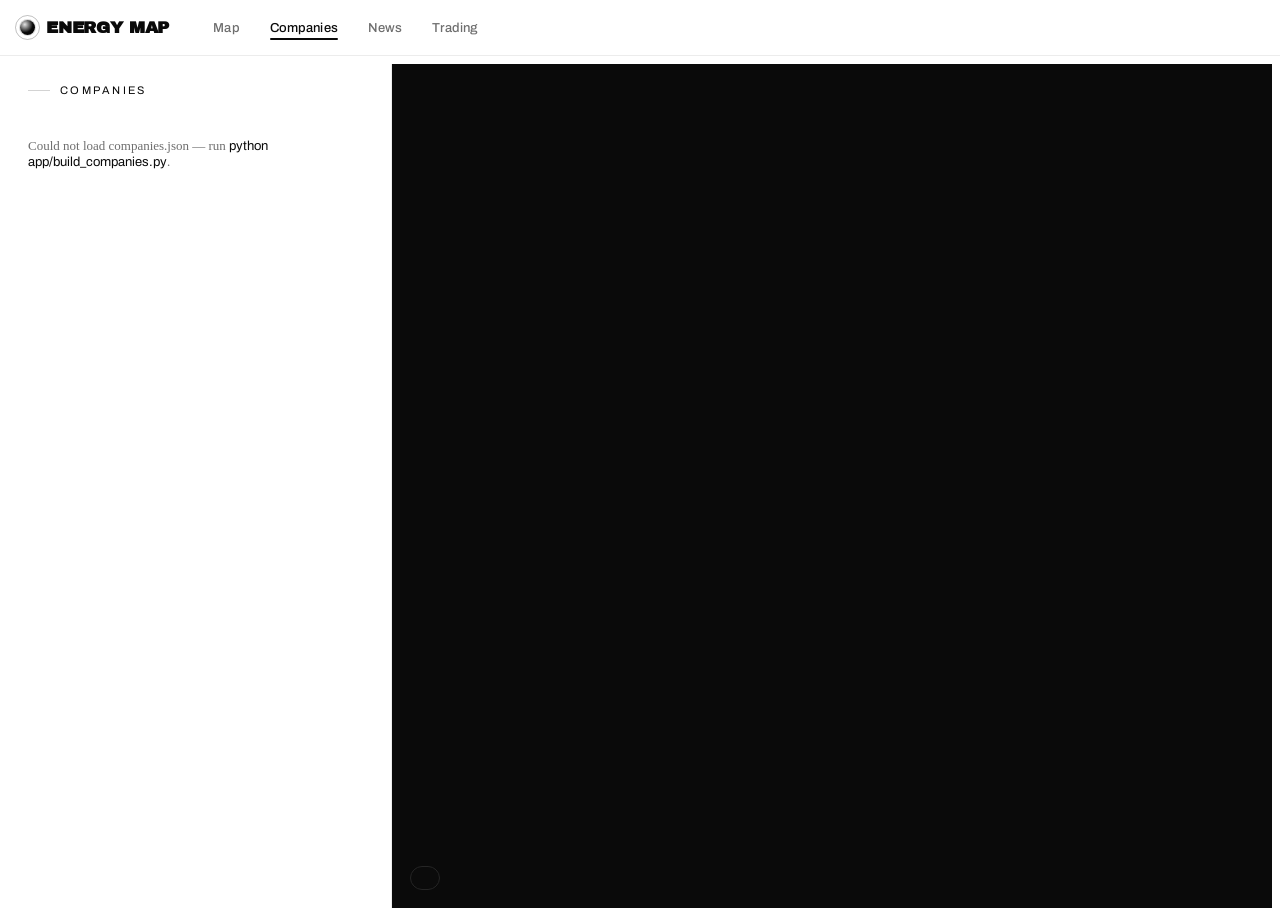
==== commit 7902d327: "design: black & white system — Archivo Black, rounded, no serif/italic Complete design-system overha" ====
--- a/app/public/companies.html
+++ b/app/public/companies.html
@@ -7,7 +7,7 @@
 <meta name="description" content="The majors and trading houses that move the world's commodities — their operated infrastructure and where they sit in each market." />
 <link rel="preconnect" href="https://fonts.googleapis.com" />
 <link rel="preconnect" href="https://fonts.gstatic.com" crossorigin />
-<link href="https://fonts.googleapis.com/css2?family=Fraunces:ital,opsz,wght@0,9..144,500;0,9..144,600;0,9..144,700;1,9..144,500&family=IBM+Plex+Mono:wght@400;500&family=Inter:wght@400;500;600;700&display=swap" rel="stylesheet" />
+<link href="https://fonts.googleapis.com/css2?family=Archivo+Black&family=Archivo:wght@400;500;600;700&display=swap" rel="stylesheet" />
 <link rel="stylesheet" href="site.css" />
 </head>
 <body>
--- a/app/public/site.css
+++ b/app/public/site.css
@@ -5,29 +5,28 @@
    maps) invert to a deep violet-black canvas so the commodity colours read.
    ========================================================================== */
 :root {
-  --nav-h: 54px;
-
-  /* light, editorial base */
-  --bg: #FBFAFC; --bg-2: #F3EFFA; --panel: #FFFFFF; --panel-2: #FFFFFF;
-  --border: #E9E3F4; --border-2: #D8CEEC;
-  --ink: #16111F; --muted: #6A6280; --faint: #A99FBC;
-
-  /* signature violet + market semantics */
-  --violet: #6C3EE0; --violet-soft: #B7A4E8; --lavender: #A78BCA;
-  --up: #1E9E6A; --down: #DE3E68;
-
-  /* the old chrome-accent vars now point at the violet family, so every
-     component that referenced them adopts the new identity automatically. */
-  --crude: #6C3EE0; --lng: #A78BCA;
-
-  --sans: "Inter", system-ui, -apple-system, sans-serif;
-  --disp: "Fraunces", Georgia, "Times New Roman", serif;
-  --serif: "Fraunces", Georgia, "Times New Roman", serif;
-  --mono: "IBM Plex Mono", ui-monospace, Menlo, monospace;
-
-  --r: 14px; --r-sm: 9px;
-  --shadow: 0 1px 2px rgba(22,17,31,.05), 0 10px 30px -14px rgba(108,62,224,.20);
-  --shadow-sm: 0 1px 2px rgba(22,17,31,.05), 0 4px 14px -10px rgba(108,62,224,.16);
+  --nav-h: 56px;
+
+  /* black & white, Bloomberg-clean */
+  --bg: #FFFFFF; --bg-2: #F5F5F5; --panel: #FFFFFF; --panel-2: #0A0A0A;
+  --border: #ECECEC; --border-2: #DBDBDB;
+  --ink: #0A0A0A; --muted: #6E6E6E; --faint: #A2A2A2;
+
+  /* functional finance semantics (kept — up/down must read at a glance) */
+  --up: #12855A; --down: #CE3A3A;
+
+  /* legacy accent names remapped to monochrome so every var() ref follows */
+  --violet: #0A0A0A; --violet-soft: #D3D3D3; --lavender: #8A8A8A;
+  --crude: #0A0A0A; --lng: #6E6E6E;
+
+  --sans: "Archivo", system-ui, -apple-system, sans-serif;
+  --disp: "Archivo Black", "Archivo", system-ui, sans-serif;
+  --serif: "Archivo Black", "Archivo", system-ui, sans-serif;
+  --mono: "Archivo", ui-monospace, Menlo, monospace;
+
+  --r: 18px; --r-sm: 12px;
+  --shadow: 0 1px 2px rgba(0,0,0,.05), 0 14px 38px -18px rgba(0,0,0,.18);
+  --shadow-sm: 0 1px 2px rgba(0,0,0,.04), 0 6px 20px -14px rgba(0,0,0,.12);
 }
 
 * { box-sizing: border-box; }
@@ -38,7 +37,7 @@
 body { background: var(--bg); }
 body.has-nav { padding-top: var(--nav-h); }
 
-::selection { background: rgba(108,62,224,.22); color: var(--ink); }
+::selection { background: rgba(10,10,10,.22); color: var(--ink); }
 
 /* ---------------------------------------------------------------- top nav -- */
 .site-nav {
@@ -52,22 +51,22 @@
   letter-spacing: -.01em; margin-right: 22px; }
 .site-brand .mk {
   width: 15px; height: 15px; border-radius: 50%; position: relative;
-  background: radial-gradient(circle at 32% 30%, #C9B6F2, var(--violet) 55%, #3A1E8A 88%);
-  box-shadow: 0 0 0 1px rgba(108,62,224,.15); flex: none; }
+  background: radial-gradient(circle at 32% 30%, #E4E4E4, var(--violet) 55%, #000000 88%);
+  box-shadow: 0 0 0 1px rgba(10,10,10,.15); flex: none; }
 .site-brand .mk::after {
   content: ""; position: absolute; inset: -5px; border-radius: 50%;
-  border: 1px solid rgba(108,62,224,.25); }
+  border: 1px solid rgba(10,10,10,.25); }
 .site-links { display: flex; align-items: center; gap: 2px; }
 .site-links a { position: relative; color: var(--muted); text-decoration: none;
   font-size: 13px; font-weight: 500; padding: 7px 14px; border-radius: var(--r-sm);
   transition: color .15s, background .15s; letter-spacing: .01em; }
-.site-links a:hover { color: var(--ink); background: rgba(108,62,224,.06); }
+.site-links a:hover { color: var(--ink); background: rgba(10,10,10,.06); }
 .site-links a.active { color: var(--violet); }
 .site-links a.active::after {
   content: ""; position: absolute; left: 14px; right: 14px; bottom: 2px; height: 2px;
   border-radius: 2px; background: var(--violet); }
 .site-comm { font-family: var(--mono); font-size: 11px; color: var(--violet);
-  border: 1px solid rgba(108,62,224,.30); border-radius: 20px; padding: 3px 11px;
+  border: 1px solid rgba(10,10,10,.30); border-radius: 20px; padding: 3px 11px;
   margin-left: auto; letter-spacing: .04em; text-transform: uppercase; }
 
 /* Map page: shrink the app to sit under the nav. (do not remove) */
@@ -77,8 +76,8 @@
 .page { min-height: calc(100vh - var(--nav-h)); color: var(--ink);
   font-family: var(--sans);
   background:
-    radial-gradient(120% 90% at 88% -10%, #EDE4FB 0%, rgba(251,250,252,0) 46%),
-    radial-gradient(90% 70% at 2% 2%, #F1ECFA 0%, rgba(251,250,252,0) 40%),
+    radial-gradient(120% 90% at 88% -10%, #F1F1F1 0%, rgba(251,250,252,0) 46%),
+    radial-gradient(90% 70% at 2% 2%, #F6F6F6 0%, rgba(251,250,252,0) 40%),
     var(--bg); }
 .page-in { max-width: 1120px; margin: 0 auto; padding: 44px 24px 96px; }
 .eyebrow { font-family: var(--mono); font-size: 11px; letter-spacing: .22em;
@@ -96,17 +95,17 @@
 .hero h1 { font-family: var(--disp); font-weight: 600; font-size: clamp(44px, 7vw, 84px);
   line-height: .96; letter-spacing: -.03em; margin: 0 0 22px; max-width: 15ch;
   animation: rise .7s .12s both; }
-.hero h1 .accent { color: var(--violet); font-style: italic; }
+.hero h1 .accent { color: var(--ink); box-shadow: inset 0 -.13em 0 #E6E6E6; }
 .hero p.sub { color: var(--muted); font-size: clamp(15px, 1.5vw, 18px); line-height: 1.6;
   max-width: 56ch; margin: 0 0 30px; animation: rise .7s .2s both; }
 .hero-cta { display: flex; gap: 12px; flex-wrap: wrap; animation: rise .7s .28s both; }
 .btn { display: inline-flex; align-items: center; gap: 9px; text-decoration: none;
-  font-size: 14px; font-weight: 600; padding: 12px 22px; border-radius: 11px;
+  font-size: 14px; font-weight: 600; padding: 12px 22px; border-radius: 14px;
   transition: transform .16s, box-shadow .16s, border-color .16s, background .16s; }
 .btn.primary { color: #fff; background: var(--violet);
-  box-shadow: 0 10px 26px -10px rgba(108,62,224,.7); }
-.btn.primary:hover { transform: translateY(-2px); background: #5A2FCB;
-  box-shadow: 0 14px 32px -10px rgba(108,62,224,.8); }
+  box-shadow: 0 10px 26px -10px rgba(10,10,10,.7); }
+.btn.primary:hover { transform: translateY(-2px); background: #000000;
+  box-shadow: 0 14px 32px -10px rgba(10,10,10,.8); }
 .btn.ghost { color: var(--ink); border: 1px solid var(--border-2); background: #fff; }
 .btn.ghost:hover { border-color: var(--violet); color: var(--violet); transform: translateY(-2px); }
 .btn .arw { font-family: var(--mono); }
@@ -114,11 +113,11 @@
 /* ambient orb — a soft lavender glow, calm not busy */
 .hero-orb { position: absolute; top: -80px; right: -120px; width: 500px; height: 500px;
   border-radius: 50%; pointer-events: none; z-index: 0;
-  background: radial-gradient(circle at 40% 36%, rgba(167,139,202,.34), rgba(251,250,252,0) 62%);
+  background: radial-gradient(circle at 40% 36%, rgba(10,10,10,.05), rgba(251,250,252,0) 62%);
   animation: rise 1s .1s both; }
 .hero-orb::before, .hero-orb::after { content: ""; position: absolute; inset: 80px;
-  border-radius: 50%; border: 1px solid rgba(108,62,224,.14); }
-.hero-orb::after { inset: 150px; border-color: rgba(108,62,224,.20); }
+  border-radius: 50%; border: 1px solid rgba(10,10,10,.14); }
+.hero-orb::after { inset: 150px; border-color: rgba(10,10,10,.20); }
 .hero > *:not(.hero-orb) { position: relative; z-index: 1; }
 
 /* live price ticker */
@@ -178,6 +177,26 @@
   border: 1px solid var(--border); background: #fff; }
 .cov .dot { width: 8px; height: 8px; border-radius: 50%; }
 
+/* latest headlines strip — photos bring the newsroom onto the home page */
+.latest { margin: 50px 0 0; animation: rise .7s .44s both; }
+.latest-head { display: flex; align-items: baseline; justify-content: space-between; margin-bottom: 16px; }
+.latest-all { font-family: var(--mono); font-size: 12px; color: var(--violet); text-decoration: none; }
+.latest-all:hover { text-decoration: underline; }
+.latest-grid { display: grid; grid-template-columns: repeat(4, 1fr); gap: 16px; }
+.lnews { display: flex; flex-direction: column; text-decoration: none; color: var(--ink);
+  background: var(--panel); border: 1px solid var(--border); border-radius: var(--r);
+  overflow: hidden; box-shadow: var(--shadow-sm); transition: transform .18s, box-shadow .18s; }
+.lnews:hover { transform: translateY(-4px); box-shadow: var(--shadow); }
+.lnews-img { height: 132px; background-size: cover; background-position: center; }
+.lnews-b { padding: 14px 15px 16px; display: flex; flex-direction: column; gap: 6px; flex: 1; }
+.lnews-tag { font-family: var(--mono); font-size: 10px; letter-spacing: .12em; text-transform: uppercase; }
+.lnews-t { font-family: var(--serif); font-size: 16px; font-weight: 500; line-height: 1.24;
+  letter-spacing: -.005em; display: -webkit-box; -webkit-line-clamp: 3; line-clamp: 3;
+  -webkit-box-orient: vertical; overflow: hidden; }
+.lnews-s { font-family: var(--mono); font-size: 11px; color: var(--faint); margin-top: auto; padding-top: 4px; }
+@media (max-width: 900px) { .latest-grid { grid-template-columns: repeat(2, 1fr); } }
+@media (max-width: 560px) { .latest-grid { grid-template-columns: 1fr; } }
+
 /* provenance footer */
 .provenance { margin: 46px 0 0; padding-top: 24px; border-top: 1px solid var(--border);
   display: flex; flex-wrap: wrap; align-items: center; gap: 10px 22px;
@@ -205,13 +224,16 @@
   background: color-mix(in srgb, var(--c, var(--violet)) 12%, #fff); }
 .chip.on .ct { color: var(--muted); }
 
-/* lead story */
-.lead { display: block; text-decoration: none; color: var(--ink); position: relative;
-  border: 1px solid var(--border); border-radius: var(--r); padding: 32px 32px 28px;
-  margin-bottom: 8px; overflow: hidden; background: var(--panel); box-shadow: var(--shadow-sm);
-  transition: box-shadow .18s, transform .18s; }
+/* lead story — text + article photo side by side */
+.lead { display: grid; grid-template-columns: 1fr 42%; align-items: stretch;
+  text-decoration: none; color: var(--ink); position: relative;
+  border: 1px solid var(--border); border-radius: var(--r); overflow: hidden;
+  margin-bottom: 8px; background: var(--panel); box-shadow: var(--shadow-sm);
+  transition: box-shadow .18s, transform .18s; min-height: 264px; }
 .lead::before { content: ""; position: absolute; left: 0; top: 0; bottom: 0; width: 4px;
-  background: var(--c, var(--violet)); }
+  background: var(--c, var(--violet)); z-index: 1; }
+.lead-body { padding: 32px 32px 28px; display: flex; flex-direction: column; justify-content: center; }
+.lead-img { background-size: cover; background-position: center; min-height: 210px; }
 .lead:hover { box-shadow: var(--shadow); transform: translateY(-2px); }
 .lead .kicker { font-family: var(--mono); font-size: 11px; letter-spacing: .16em;
   text-transform: uppercase; color: var(--c, var(--violet)); margin-bottom: 14px; }
@@ -224,10 +246,14 @@
 
 /* news list */
 .news-list { display: flex; flex-direction: column; }
-.news-item { display: grid; grid-template-columns: 1fr auto; align-items: center; gap: 20px;
-  text-decoration: none; padding: 18px 6px; border-bottom: 1px solid var(--border);
+.news-item { display: grid; grid-template-columns: 84px 1fr auto; align-items: center; gap: 18px;
+  text-decoration: none; padding: 14px 6px; border-bottom: 1px solid var(--border);
   transition: background .14s; }
-.news-item:hover { background: rgba(108,62,224,.045); }
+.n-thumb { width: 84px; height: 60px; border-radius: 11px; background-size: cover;
+  background-position: center; flex: none; }
+.n-body { min-width: 0; }
+.news-item:hover { background: rgba(10,10,10,.045); }
+.news-item:hover .n-thumb { filter: brightness(1.04); }
 .news-item .t { color: var(--ink); font-size: 15.5px; line-height: 1.4; font-weight: 450; }
 .news-item:hover .t { color: var(--violet); }
 .news-item .m { display: flex; align-items: center; gap: 8px 14px; margin-top: 8px;
@@ -243,7 +269,7 @@
 .more-wrap { display: flex; justify-content: center; margin: 26px 0 0; }
 .load-more { display: inline-flex; align-items: center; gap: 10px; cursor: pointer;
   font-family: var(--sans); font-size: 13.5px; font-weight: 500; color: var(--ink);
-  background: #fff; border: 1px solid var(--border-2); border-radius: 11px;
+  background: #fff; border: 1px solid var(--border-2); border-radius: 14px;
   padding: 11px 22px; box-shadow: var(--shadow-sm);
   transition: border-color .15s, transform .15s, color .15s; }
 .load-more:hover { border-color: var(--violet); color: var(--violet); transform: translateY(-1px); }
@@ -254,7 +280,7 @@
 .empty { color: var(--muted); padding: 60px 20px; text-align: center; font-size: 14px;
   border: 1px dashed var(--border-2); border-radius: var(--r); background: var(--bg-2); }
 .empty code { font-family: var(--mono); font-size: 12px; color: var(--violet);
-  background: #fff; padding: 2px 6px; border-radius: 5px; }
+  background: #fff; padding: 2px 6px; border-radius: 8px; }
 
 /* ================================================================= TRADING */
 .terminal { display: grid; grid-template-columns: 260px 1fr; gap: 18px; align-items: start; }
@@ -269,7 +295,7 @@
   padding: 11px 16px; border-top: 1px solid var(--border); transition: background .14s; }
 .wl .spark { width: 52px; height: 22px; }
 .wl .spark svg { width: 100%; height: 100%; display: block; overflow: visible; }
-.wl:hover { background: rgba(108,62,224,.05); }
+.wl:hover { background: rgba(10,10,10,.05); }
 .wl.on { background: color-mix(in srgb, var(--c) 12%, #fff); }
 .wl .dot { width: 9px; height: 9px; border-radius: 50%; background: var(--c); }
 .wl.off .dot { background: var(--faint); }
@@ -280,6 +306,10 @@
 .wl .ch { font-size: 10.5px; display: block; margin-top: 1px; }
 .wl .ch.up { color: var(--up); } .wl .ch.down { color: var(--down); }
 .wl .na { font-family: var(--mono); font-size: 10.5px; color: var(--faint); }
+.wl .soon { font-family: var(--mono); font-size: 9.5px; letter-spacing: .04em;
+  color: var(--violet); text-transform: uppercase; white-space: nowrap;
+  border: 1px solid var(--violet-soft); border-radius: 20px; padding: 2px 8px; }
+.wl.off { opacity: .8; }
 
 /* main chart panel */
 .panel { border: 1px solid var(--border); border-radius: var(--r); overflow: hidden;
@@ -307,7 +337,7 @@
 
 .ranges { display: flex; gap: 6px; padding: 4px 24px 8px; }
 .range-btn { font-family: var(--mono); font-size: 11.5px; color: var(--muted);
-  background: var(--bg-2); border: 1px solid var(--border); border-radius: 7px;
+  background: var(--bg-2); border: 1px solid var(--border); border-radius: 10px;
   padding: 5px 12px; cursor: pointer; transition: .14s; }
 .range-btn:hover { color: var(--ink); }
 .range-btn.on { color: #fff; background: var(--violet); border-color: var(--violet); font-weight: 600; }
@@ -320,7 +350,7 @@
 .hover-line { stroke: var(--violet-soft); stroke-dasharray: 3 3; }
 .hover-dot { stroke: #fff; stroke-width: 2; }
 .tip { position: absolute; pointer-events: none; font-family: var(--mono); font-size: 11.5px;
-  background: var(--ink); border: 1px solid var(--ink); border-radius: 8px;
+  background: var(--ink); border: 1px solid var(--ink); border-radius: 11px;
   padding: 7px 10px; color: #fff; white-space: nowrap; transform: translate(-50%, -130%);
   opacity: 0; transition: opacity .1s; z-index: 5; }
 .tip .d { color: var(--violet-soft); display: block; font-size: 10px; margin-top: 2px; }
@@ -350,7 +380,7 @@
   text-transform: uppercase; color: var(--faint); margin: 14px 0 8px; }
 .co-chip-grid { display: grid; grid-template-columns: 1fr 1fr; gap: 6px; }
 .co-chip { display: flex; align-items: center; gap: 8px; text-align: left;
-  background: #fff; border: 1px solid var(--border); border-radius: 9px;
+  background: #fff; border: 1px solid var(--border); border-radius: 12px;
   padding: 8px 10px; cursor: pointer; transition: border-color .14s, background .14s; }
 .co-chip .d { width: 8px; height: 8px; border-radius: 50%; background: var(--c); flex: none; }
 .co-chip .n { font-size: 12.5px; color: var(--muted); font-weight: 500; line-height: 1.1; }
@@ -393,28 +423,28 @@
 .co-err code { font-family: var(--mono); color: var(--violet); }
 
 /* the map surface — deep violet-black data canvas */
-.co-map { position: relative; overflow: hidden; background: #140F1E; }
+.co-map { position: relative; overflow: hidden; background: #0A0A0A; }
 .co-map svg { width: 100%; height: 100%; display: block; }
-.co-map .sphere { fill: #17111F; stroke: #2A2140; stroke-width: .6; }
-.co-map .graticule { fill: none; stroke: #241C36; stroke-width: .4; }
-.co-map .country { stroke: #120D1B; stroke-width: .4; fill: #2C2440; transition: fill .3s, fill-opacity .3s; }
+.co-map .sphere { fill: #111111; stroke: #262626; stroke-width: .6; }
+.co-map .graticule { fill: none; stroke: #1C1C1C; stroke-width: .4; }
+.co-map .country { stroke: #0A0A0A; stroke-width: .4; fill: #242424; transition: fill .3s, fill-opacity .3s; }
 
 .co-legend { position: absolute; left: 18px; bottom: 18px; display: flex; flex-wrap: wrap;
   align-items: center; gap: 6px 14px; max-width: 460px; padding: 11px 14px;
-  background: rgba(20,15,30,.85); backdrop-filter: blur(8px);
-  border: 1px solid #2A2140; border-radius: 10px; }
+  background: rgba(12,12,12,.85); backdrop-filter: blur(8px);
+  border: 1px solid #262626; border-radius: 13px; }
 .co-legend .lg-h { font-family: var(--mono); font-size: 10px; letter-spacing: .12em;
-  text-transform: uppercase; color: #8B7FA6; width: 100%; }
+  text-transform: uppercase; color: #8A8A8A; width: 100%; }
 .co-legend .lg { display: inline-flex; align-items: center; gap: 6px;
-  font-size: 11.5px; color: #C9C0DC; }
-.co-legend .lg svg path { fill: #8B7FA6 !important; }
-.co-legend .lg-note { font-family: var(--mono); font-size: 10px; color: #8B7FA6;
-  width: 100%; border-top: 1px solid #2A2140; padding-top: 7px; }
+  font-size: 11.5px; color: #C8C8C8; }
+.co-legend .lg svg path { fill: #8A8A8A !important; }
+.co-legend .lg-note { font-family: var(--mono); font-size: 10px; color: #8A8A8A;
+  width: 100%; border-top: 1px solid #262626; padding-top: 7px; }
 
 .co-pop { position: absolute; z-index: 6; width: 240px; transform: translate(-50%, -100%);
-  background: #1C1630; border: 1px solid #342A4E; border-radius: 12px; color: #EDE9F6;
+  background: #141414; border: 1px solid #2E2E2E; border-radius: 15px; color: #EDEDED;
   padding: 14px 15px 13px; box-shadow: 0 18px 40px -12px rgba(0,0,0,.6); }
-.co-pop .pop-x { position: absolute; top: 8px; right: 11px; color: #8B7FA6;
+.co-pop .pop-x { position: absolute; top: 8px; right: 11px; color: #8A8A8A;
   cursor: pointer; font-size: 16px; line-height: 1; }
 .co-pop .pop-x:hover { color: #fff; }
 .co-pop .pop-k { font-family: var(--mono); font-size: 10px; letter-spacing: .12em;
@@ -422,13 +452,13 @@
 .co-pop .pop-t { font-family: var(--disp); font-size: 17px; font-weight: 600;
   margin: 3px 0 8px; line-height: 1.2; padding-right: 12px; color: #fff; }
 .co-pop .pop-m { display: flex; align-items: center; gap: 8px; flex-wrap: wrap;
-  font-family: var(--mono); font-size: 11px; color: #B3A8C9; margin-bottom: 7px; }
+  font-family: var(--mono); font-size: 11px; color: #B0B0B0; margin-bottom: 7px; }
 .co-pop .chip2 { display: inline-flex; align-items: center; gap: 6px; font-family: var(--mono);
-  font-size: 10.5px; color: #EDE9F6; padding: 2px 8px; border-radius: 20px;
+  font-size: 10.5px; color: #EDEDED; padding: 2px 8px; border-radius: 20px;
   border: 1px solid color-mix(in srgb, var(--c) 45%, transparent);
   background: color-mix(in srgb, var(--c) 22%, transparent); }
 .co-pop .chip2 .dot { width: 6px; height: 6px; border-radius: 50%; background: var(--c); }
-.co-pop .pop-note { font-size: 11.5px; color: #B3A8C9; line-height: 1.45; }
+.co-pop .pop-note { font-size: 11.5px; color: #B0B0B0; line-height: 1.45; }
 
 @media (max-width: 900px) {
   .companies { grid-template-columns: 1fr; grid-template-rows: auto 1fr; }
@@ -453,8 +483,11 @@
 @media (max-width: 760px) {
   .sections { grid-template-columns: 1fr; }
   .page-in { padding: 32px 18px 72px; }
-  .news-item { grid-template-columns: 1fr; }
-  .news-item .tags { justify-self: start; margin-top: 10px; }
+  .news-item { grid-template-columns: 64px 1fr; }
+  .n-thumb { width: 64px; height: 48px; }
+  .news-item .tags { display: none; }
+  .lead { grid-template-columns: 1fr; }
+  .lead-img { min-height: 160px; grid-row: 1; }
   .site-brand { margin-right: 8px; }
   .site-links a { padding: 7px 9px; }
 }
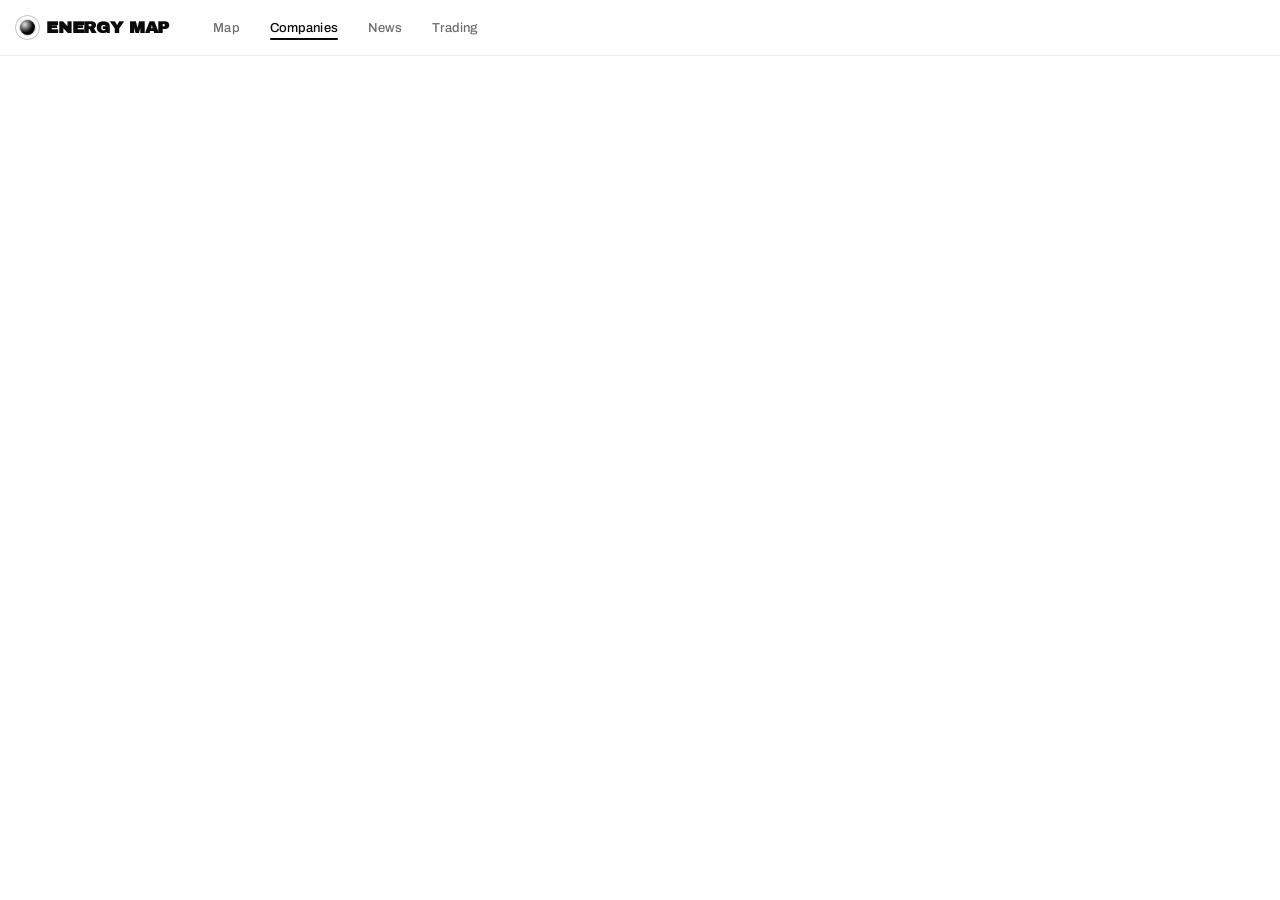
==== commit 61d8d90f: "feat(companies): discovery UX — welcome screen + search + suggestions Replace the cold chip grid wit" ====
--- a/app/public/companies.html
+++ b/app/public/companies.html
@@ -11,14 +11,37 @@
 <link rel="stylesheet" href="site.css" />
 </head>
 <body>
-<main class="companies">
+<!-- Welcome / discovery screen -->
+<section class="co-welcome" id="welcome" hidden>
+  <div class="co-welcome-in">
+    <p class="eyebrow">Companies · <span id="roster-count"></span></p>
+    <h1 class="co-welcome-h">Which company's infrastructure would you like to discover?</h1>
+    <div class="co-searchbox big">
+      <span class="co-search-ic" aria-hidden="true">⌕</span>
+      <input id="welcome-search" type="text" autocomplete="off" spellcheck="false"
+             placeholder="Search a company — Aramco, Shell, Glencore…" />
+      <div class="co-results" id="welcome-results"></div>
+    </div>
+    <div class="co-quick-lbl">Popular</div>
+    <div class="co-quick" id="welcome-quick"></div>
+  </div>
+</section>
+
+<!-- Company view -->
+<main class="companies" id="company-view" hidden>
   <aside class="co-panel">
-    <div class="co-panel-head">
-      <p class="eyebrow" style="margin:0">Companies</p>
-      <span class="co-sub" id="roster-count"></span>
+    <div class="co-switch">
+      <div class="co-searchbox">
+        <span class="co-search-ic" aria-hidden="true">⌕</span>
+        <input id="co-search" type="text" autocomplete="off" spellcheck="false"
+               placeholder="Search or switch company…" />
+        <div class="co-results" id="co-dropdown"></div>
+      </div>
+      <button class="co-home" id="welcome-back" title="Back to all companies">All</button>
     </div>
-    <div class="co-pick" id="picker"></div>
     <div class="co-profile" id="profile"></div>
+    <div class="co-suggest-lbl">More to explore</div>
+    <div class="co-suggest" id="co-suggest"></div>
   </aside>
   <section class="co-map">
     <svg id="cmap"></svg>
--- a/app/public/site.css
+++ b/app/public/site.css
@@ -30,6 +30,7 @@
 }
 
 * { box-sizing: border-box; }
+[hidden] { display: none !important; }  /* beat class-level display:grid/flex */
 /* Terminal-grade numerals: digits share a fixed advance so prices line up. */
 .mono, .ticker, .tk, .wl, .price-now, .stats-strip, .axis text, .news-count,
 .scard .stat, .scard .ic .no, .foot-note, .wl .rt, .chip .ct, .site-comm {
@@ -460,6 +461,62 @@
 .co-pop .chip2 .dot { width: 6px; height: 6px; border-radius: 50%; background: var(--c); }
 .co-pop .pop-note { font-size: 11.5px; color: #B0B0B0; line-height: 1.45; }
 
+/* --- welcome / discovery screen --- */
+.co-welcome { height: calc(100vh - var(--nav-h)); display: flex; align-items: center;
+  justify-content: center; padding: 24px;
+  background: radial-gradient(90% 70% at 50% -10%, #F4F4F4 0%, rgba(255,255,255,0) 55%), var(--bg); }
+.co-welcome-in { width: 100%; max-width: 720px; text-align: center; animation: rise .6s .05s both; }
+.co-welcome-in .eyebrow { justify-content: center; }
+.co-welcome-h { font-family: var(--disp); font-weight: 400; font-size: clamp(30px, 4.4vw, 52px);
+  line-height: 1.04; letter-spacing: -.02em; margin: 6px auto 30px; max-width: 16ch; }
+
+/* search box (shared: big on welcome, compact in the panel) */
+.co-searchbox { position: relative; display: flex; align-items: center; }
+.co-searchbox .co-search-ic { position: absolute; left: 18px; font-size: 20px; color: var(--faint); pointer-events: none; }
+.co-searchbox input { width: 100%; font-family: var(--sans); font-size: 15px; color: var(--ink);
+  background: #fff; border: 1px solid var(--border-2); border-radius: 16px;
+  padding: 14px 16px 14px 46px; outline: none; box-shadow: var(--shadow-sm);
+  transition: border-color .15s, box-shadow .15s; }
+.co-searchbox input:focus { border-color: var(--ink); box-shadow: var(--shadow); }
+.co-searchbox input::placeholder { color: var(--faint); }
+.co-searchbox.big input { font-size: 17px; padding: 18px 18px 18px 52px; border-radius: 18px; }
+.co-searchbox.big .co-search-ic { font-size: 24px; }
+
+.co-results { position: absolute; top: calc(100% + 8px); left: 0; right: 0; z-index: 30;
+  background: #fff; border: 1px solid var(--border); border-radius: 16px; overflow: hidden auto;
+  max-height: 340px; box-shadow: var(--shadow); display: none; text-align: left; }
+.co-results.open { display: block; }
+.co-res { display: flex; align-items: center; gap: 10px; width: 100%; text-align: left;
+  background: none; border: none; border-bottom: 1px solid var(--border); cursor: pointer;
+  padding: 11px 16px; transition: background .12s; }
+.co-res:last-child { border-bottom: none; }
+.co-res:hover { background: #F5F5F5; }
+.co-res .d { width: 9px; height: 9px; border-radius: 50%; flex: none; }
+.co-res .rn { font-size: 14px; color: var(--ink); font-weight: 500; }
+.co-res .rt { margin-left: auto; font-size: 11px; color: var(--faint); text-transform: uppercase; letter-spacing: .04em; }
+.co-nores { padding: 16px; color: var(--muted); font-size: 13px; }
+
+.co-quick-lbl, .co-suggest-lbl { font-family: var(--sans); font-size: 11px; letter-spacing: .14em;
+  text-transform: uppercase; color: var(--faint); margin: 26px 0 12px; }
+.co-quick { display: flex; flex-wrap: wrap; gap: 8px; justify-content: center; }
+.co-quick-chip, .co-sug-chip { display: inline-flex; align-items: center; gap: 8px; cursor: pointer;
+  font-family: var(--sans); font-size: 13px; font-weight: 500; color: var(--ink);
+  background: #fff; border: 1px solid var(--border-2); border-radius: 999px; padding: 9px 15px;
+  transition: border-color .14s, transform .14s, box-shadow .14s; }
+.co-quick-chip:hover, .co-sug-chip:hover { border-color: var(--ink); transform: translateY(-2px); box-shadow: var(--shadow-sm); }
+.co-quick-chip .d, .co-sug-chip .d { width: 8px; height: 8px; border-radius: 50%; }
+
+/* panel switcher */
+.co-switch { display: flex; gap: 8px; margin-bottom: 18px; }
+.co-switch .co-searchbox { flex: 1; }
+.co-home { flex: none; font-family: var(--sans); font-size: 12px; font-weight: 600; letter-spacing: .04em;
+  color: var(--ink); background: #fff; border: 1px solid var(--border-2); border-radius: 14px;
+  padding: 0 16px; cursor: pointer; transition: border-color .14s; }
+.co-home:hover { border-color: var(--ink); }
+.co-suggest-lbl { margin: 24px 0 10px; }
+.co-suggest { display: flex; flex-wrap: wrap; gap: 7px; }
+.co-suggest .co-sug-chip { font-size: 12px; padding: 7px 12px; }
+
 @media (max-width: 900px) {
   .companies { grid-template-columns: 1fr; grid-template-rows: auto 1fr; }
   .co-panel { border-right: none; border-bottom: 1px solid var(--border); max-height: 46vh; }
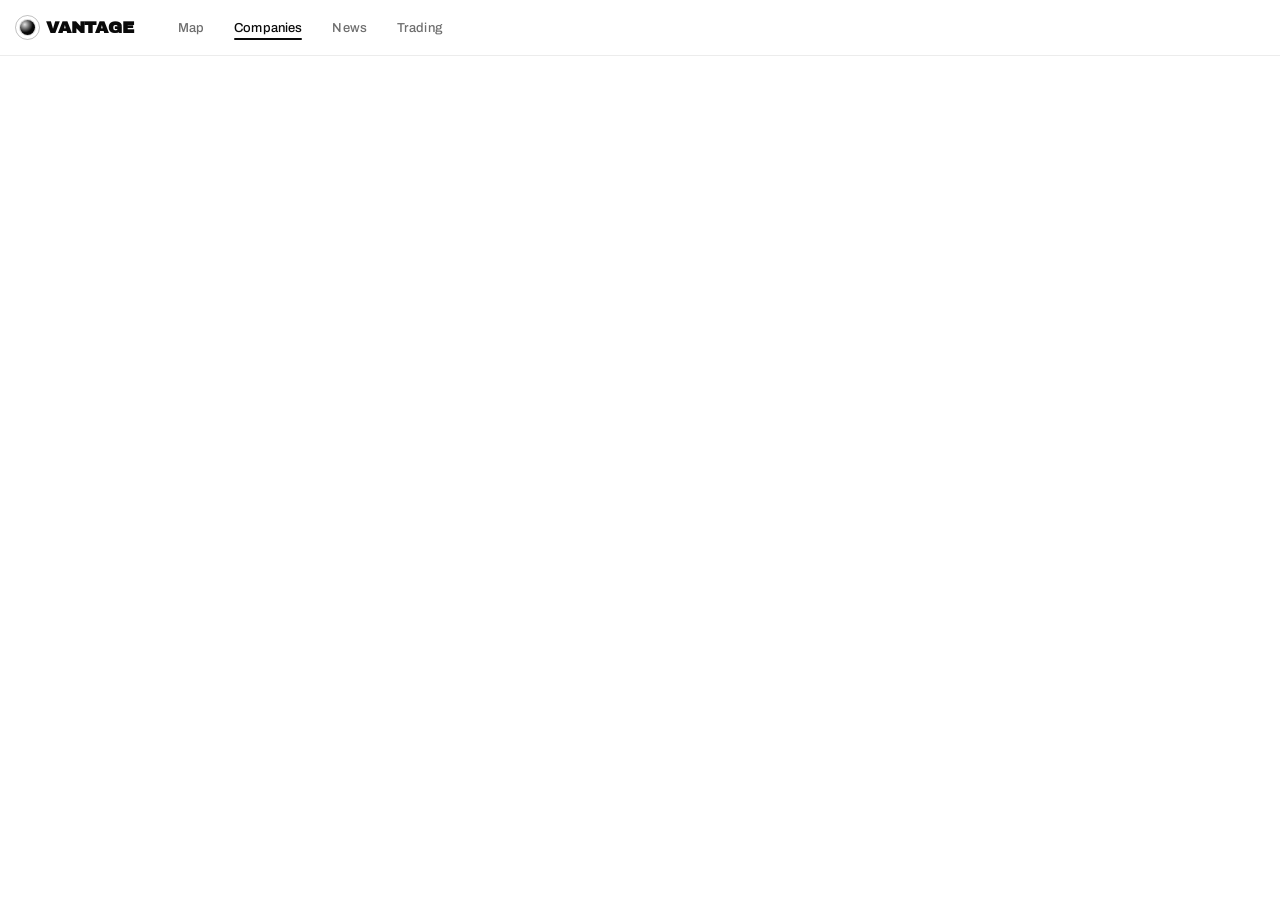
==== commit 980ed72f: "Rename brand Energy Map → Vantage Nav brand, page <title>s and source-comment headers. Hero and foot" ====
--- a/app/public/companies.html
+++ b/app/public/companies.html
@@ -3,7 +3,7 @@
 <head>
 <meta charset="utf-8" />
 <meta name="viewport" content="width=device-width, initial-scale=1" />
-<title>Companies · Energy Map</title>
+<title>Companies · Vantage</title>
 <meta name="description" content="The majors and trading houses that move the world's commodities — their operated infrastructure and where they sit in each market." />
 <link rel="preconnect" href="https://fonts.googleapis.com" />
 <link rel="preconnect" href="https://fonts.gstatic.com" crossorigin />
--- a/app/public/site.css
+++ b/app/public/site.css
@@ -1,5 +1,5 @@
 /* ============================================================================
-   Energy Map — shared design system
+   Vantage — shared design system
    Editorial-finance identity: white/ivory paper, near-black ink, a signature
    violet, and a characterful serif (Fraunces) for display. Data surfaces (the
    maps) invert to a deep violet-black canvas so the commodity colours read.
@@ -35,7 +35,7 @@
 .mono, .ticker, .tk, .wl, .price-now, .stats-strip, .axis text, .news-count,
 .scard .stat, .scard .ic .no, .foot-note, .wl .rt, .chip .ct, .site-comm {
   font-variant-numeric: tabular-nums; font-feature-settings: "tnum" 1; }
-body { background: var(--bg); }
+body { background: var(--bg); font-family: var(--sans); color: var(--ink); }
 body.has-nav { padding-top: var(--nav-h); }
 
 ::selection { background: rgba(10,10,10,.22); color: var(--ink); }
@@ -283,8 +283,61 @@
 .empty code { font-family: var(--mono); font-size: 12px; color: var(--violet);
   background: #fff; padding: 2px 6px; border-radius: 8px; }
 
+/* --- Bloomberg-style thematic sections + auto-scrolling carousels --- */
+.rubric { margin: 36px 0 0; }
+.rubric-head { display: flex; align-items: center; gap: 10px; margin-bottom: 15px; }
+.rubric-dot { width: 10px; height: 10px; border-radius: 50%; background: var(--c); flex: none; }
+.rubric-name { font-family: var(--disp); font-size: 21px; font-weight: 400;
+  letter-spacing: -.01em; margin: 0; }
+.rubric-ct { font-size: 12px; color: var(--faint); font-variant-numeric: tabular-nums; }
+.rubric-all { margin-left: auto; font-family: var(--sans); font-size: 12px; font-weight: 600;
+  color: var(--ink); background: none; border: none; cursor: pointer; padding: 6px 2px; }
+.rubric-all:hover { text-decoration: underline; }
+
+.rubric-scroll { overflow-x: auto; overflow-y: hidden; padding-bottom: 4px; }
+.rubric-scroll.marq { overflow: hidden;
+  -webkit-mask-image: linear-gradient(90deg, transparent, #000 3%, #000 97%, transparent);
+  mask-image: linear-gradient(90deg, transparent, #000 3%, #000 97%, transparent); }
+.rubric-track { display: flex; gap: 16px; width: max-content; }
+.rubric-track.run { animation: hscroll var(--dur, 40s) linear infinite; }
+.rubric-track.run.rev { animation-direction: reverse; }
+.rubric-scroll.marq:hover .rubric-track.run { animation-play-state: paused; }
+
+.acard { display: flex; flex-direction: column; text-decoration: none; color: var(--ink);
+  background: var(--panel); border: 1px solid var(--border); border-radius: 16px;
+  overflow: hidden; box-shadow: var(--shadow-sm); transition: transform .18s, box-shadow .18s; }
+.acard:hover { transform: translateY(-4px); box-shadow: var(--shadow); }
+.rubric-track .acard { width: 300px; flex: none; }
+.acard-img { height: 168px; background-size: cover; background-position: center; }
+.acard-b { padding: 14px 15px 15px; display: flex; flex-direction: column; gap: 7px; flex: 1; }
+.acard-tag { display: inline-flex; align-items: center; gap: 6px; font-size: 10px; font-weight: 700;
+  letter-spacing: .1em; text-transform: uppercase; }
+.acard-tag .d { width: 7px; height: 7px; border-radius: 50%; }
+.acard-t { font-family: var(--sans); font-size: 15px; font-weight: 600; line-height: 1.3;
+  display: -webkit-box; -webkit-line-clamp: 3; line-clamp: 3; -webkit-box-orient: vertical; overflow: hidden; }
+.acard-m { display: flex; justify-content: space-between; gap: 10px; margin-top: auto;
+  font-size: 11px; color: var(--faint); font-variant-numeric: tabular-nums; }
+
+.news-grid { display: grid; grid-template-columns: repeat(auto-fill, minmax(262px, 1fr)); gap: 18px; }
+.news-grid .acard-img { height: 152px; }
+
+@keyframes hscroll { from { transform: translateX(0); } to { transform: translateX(-50%); } }
+@media (prefers-reduced-motion: reduce) {
+  .rubric-track.run { animation: none; }
+  .rubric-scroll.marq { overflow-x: auto; }
+}
+
 /* ================================================================= TRADING */
 .terminal { display: grid; grid-template-columns: 260px 1fr; gap: 18px; align-items: start; }
+
+/* market switch — Commodities | Firms */
+.mkt-switch { display: inline-flex; gap: 4px; padding: 4px; margin-bottom: 18px;
+  border: 1px solid var(--border); border-radius: 999px; background: var(--bg-2); }
+.mkt-switch button { font-family: var(--mono); font-size: 12px; font-weight: 600;
+  letter-spacing: .06em; text-transform: uppercase; color: var(--muted);
+  padding: 8px 20px; border: none; border-radius: 999px; background: none;
+  cursor: pointer; transition: color .14s, background .14s; }
+.mkt-switch button.on { background: var(--ink); color: #fff; }
 
 /* watchlist rail */
 .watchlist { border: 1px solid var(--border); border-radius: var(--r); overflow: hidden;
@@ -300,6 +353,8 @@
 .wl.on { background: color-mix(in srgb, var(--c) 12%, #fff); }
 .wl .dot { width: 9px; height: 9px; border-radius: 50%; background: var(--c); }
 .wl.off .dot { background: var(--faint); }
+.wl .wl-logo { width: 22px; height: 16px; object-fit: contain; object-position: left center;
+  filter: grayscale(1) contrast(1.05); }
 .wl .nm { font-family: var(--sans); font-size: 13.5px; color: var(--ink); font-weight: 500; }
 .wl.off .nm { color: var(--faint); }
 .wl .rt { text-align: right; font-family: var(--mono); }
@@ -393,6 +448,10 @@
 .co-card { border: 1px solid var(--border); border-left: 3px solid var(--c);
   border-radius: var(--r); padding: 18px 18px 16px; background: var(--panel);
   box-shadow: var(--shadow-sm); }
+.co-brand { display: flex; align-items: center; min-height: 34px; margin-bottom: 14px;
+  padding-bottom: 14px; border-bottom: 1px solid var(--border); }
+.co-logo { max-height: 34px; max-width: 170px; width: auto; object-fit: contain;
+  filter: grayscale(1) contrast(1.05); }
 .co-name .mono-tag { font-family: var(--mono); font-size: 10px; letter-spacing: .14em;
   text-transform: uppercase; color: var(--c); }
 .co-name h2 { font-family: var(--disp); font-size: 26px; font-weight: 600; margin: 5px 0 0;
@@ -423,43 +482,44 @@
 .co-err { color: var(--muted); font-size: 13px; padding: 20px 0; }
 .co-err code { font-family: var(--mono); color: var(--violet); }
 
-/* the map surface — deep violet-black data canvas */
-.co-map { position: relative; overflow: hidden; background: #0A0A0A; }
+/* the map surface — light data canvas, matching the charte */
+.co-map { position: relative; overflow: hidden;
+  background: radial-gradient(120% 100% at 50% 0%, #FFFFFF 0%, #F1F1F1 70%); }
 .co-map svg { width: 100%; height: 100%; display: block; }
-.co-map .sphere { fill: #111111; stroke: #262626; stroke-width: .6; }
-.co-map .graticule { fill: none; stroke: #1C1C1C; stroke-width: .4; }
-.co-map .country { stroke: #0A0A0A; stroke-width: .4; fill: #242424; transition: fill .3s, fill-opacity .3s; }
+.co-map .sphere { fill: #F5F5F5; stroke: #E4E4E4; stroke-width: .8; }
+.co-map .graticule { fill: none; stroke: #EAEAEA; stroke-width: .5; }
+.co-map .country { stroke: #FFFFFF; stroke-width: .7; fill: #E2E2E2; transition: fill .3s, fill-opacity .3s; }
 
 .co-legend { position: absolute; left: 18px; bottom: 18px; display: flex; flex-wrap: wrap;
   align-items: center; gap: 6px 14px; max-width: 460px; padding: 11px 14px;
-  background: rgba(12,12,12,.85); backdrop-filter: blur(8px);
-  border: 1px solid #262626; border-radius: 13px; }
-.co-legend .lg-h { font-family: var(--mono); font-size: 10px; letter-spacing: .12em;
-  text-transform: uppercase; color: #8A8A8A; width: 100%; }
+  background: rgba(255,255,255,.9); backdrop-filter: blur(8px);
+  border: 1px solid var(--border); border-radius: 14px; box-shadow: var(--shadow-sm); }
+.co-legend .lg-h { font-family: var(--sans); font-size: 10px; letter-spacing: .12em;
+  text-transform: uppercase; color: var(--faint); width: 100%; }
 .co-legend .lg { display: inline-flex; align-items: center; gap: 6px;
-  font-size: 11.5px; color: #C8C8C8; }
-.co-legend .lg svg path { fill: #8A8A8A !important; }
-.co-legend .lg-note { font-family: var(--mono); font-size: 10px; color: #8A8A8A;
-  width: 100%; border-top: 1px solid #262626; padding-top: 7px; }
-
-.co-pop { position: absolute; z-index: 6; width: 240px; transform: translate(-50%, -100%);
-  background: #141414; border: 1px solid #2E2E2E; border-radius: 15px; color: #EDEDED;
-  padding: 14px 15px 13px; box-shadow: 0 18px 40px -12px rgba(0,0,0,.6); }
-.co-pop .pop-x { position: absolute; top: 8px; right: 11px; color: #8A8A8A;
+  font-size: 11.5px; color: var(--muted); }
+.co-legend .lg svg path { fill: var(--muted) !important; }
+.co-legend .lg-note { font-family: var(--sans); font-size: 10px; color: var(--faint);
+  width: 100%; border-top: 1px solid var(--border); padding-top: 7px; }
+
+.co-pop { position: absolute; z-index: 6; width: 244px; transform: translate(-50%, -100%);
+  background: #fff; border: 1px solid var(--border); border-radius: 16px; color: var(--ink);
+  padding: 14px 15px 13px; box-shadow: var(--shadow); }
+.co-pop .pop-x { position: absolute; top: 8px; right: 12px; color: var(--faint);
   cursor: pointer; font-size: 16px; line-height: 1; }
-.co-pop .pop-x:hover { color: #fff; }
-.co-pop .pop-k { font-family: var(--mono); font-size: 10px; letter-spacing: .12em;
-  text-transform: uppercase; }
-.co-pop .pop-t { font-family: var(--disp); font-size: 17px; font-weight: 600;
-  margin: 3px 0 8px; line-height: 1.2; padding-right: 12px; color: #fff; }
+.co-pop .pop-x:hover { color: var(--ink); }
+.co-pop .pop-k { font-family: var(--sans); font-size: 10px; letter-spacing: .12em;
+  font-weight: 700; text-transform: uppercase; }
+.co-pop .pop-t { font-family: var(--disp); font-size: 17px; font-weight: 400;
+  margin: 3px 0 8px; line-height: 1.2; padding-right: 12px; color: var(--ink); }
 .co-pop .pop-m { display: flex; align-items: center; gap: 8px; flex-wrap: wrap;
-  font-family: var(--mono); font-size: 11px; color: #B0B0B0; margin-bottom: 7px; }
-.co-pop .chip2 { display: inline-flex; align-items: center; gap: 6px; font-family: var(--mono);
-  font-size: 10.5px; color: #EDEDED; padding: 2px 8px; border-radius: 20px;
-  border: 1px solid color-mix(in srgb, var(--c) 45%, transparent);
-  background: color-mix(in srgb, var(--c) 22%, transparent); }
+  font-size: 11px; color: var(--muted); margin-bottom: 7px; }
+.co-pop .chip2 { display: inline-flex; align-items: center; gap: 6px; font-size: 10.5px;
+  color: var(--ink); padding: 2px 9px; border-radius: 20px;
+  border: 1px solid color-mix(in srgb, var(--c) 40%, transparent);
+  background: color-mix(in srgb, var(--c) 12%, #fff); }
 .co-pop .chip2 .dot { width: 6px; height: 6px; border-radius: 50%; background: var(--c); }
-.co-pop .pop-note { font-size: 11.5px; color: #B0B0B0; line-height: 1.45; }
+.co-pop .pop-note { font-size: 11.5px; color: var(--muted); line-height: 1.45; }
 
 /* --- welcome / discovery screen --- */
 .co-welcome { height: calc(100vh - var(--nav-h)); display: flex; align-items: center;
@@ -505,6 +565,19 @@
   transition: border-color .14s, transform .14s, box-shadow .14s; }
 .co-quick-chip:hover, .co-sug-chip:hover { border-color: var(--ink); transform: translateY(-2px); box-shadow: var(--shadow-sm); }
 .co-quick-chip .d, .co-sug-chip .d { width: 8px; height: 8px; border-radius: 50%; }
+
+/* welcome quick picks — clickable logo wall */
+.co-quick { gap: 12px; }
+.co-logo-tile { display: flex; flex-direction: column; align-items: center; justify-content: center;
+  gap: 11px; cursor: pointer; width: 138px; height: 100px; padding: 14px 12px;
+  background: #fff; border: 1px solid var(--border-2); border-radius: var(--r-sm);
+  transition: border-color .14s, transform .14s, box-shadow .14s; }
+.co-logo-tile:hover { border-color: var(--ink); transform: translateY(-3px); box-shadow: var(--shadow-sm); }
+.clt-logo { height: 34px; display: flex; align-items: center; justify-content: center; }
+.clt-logo img { max-height: 34px; max-width: 108px; width: auto; object-fit: contain;
+  filter: grayscale(1) contrast(1.05); }
+.co-logo-tile .clt-nm { font-family: var(--sans); font-size: 11.5px; font-weight: 500;
+  color: var(--muted); text-align: center; line-height: 1.2; }
 
 /* panel switcher */
 .co-switch { display: flex; gap: 8px; margin-bottom: 18px; }
